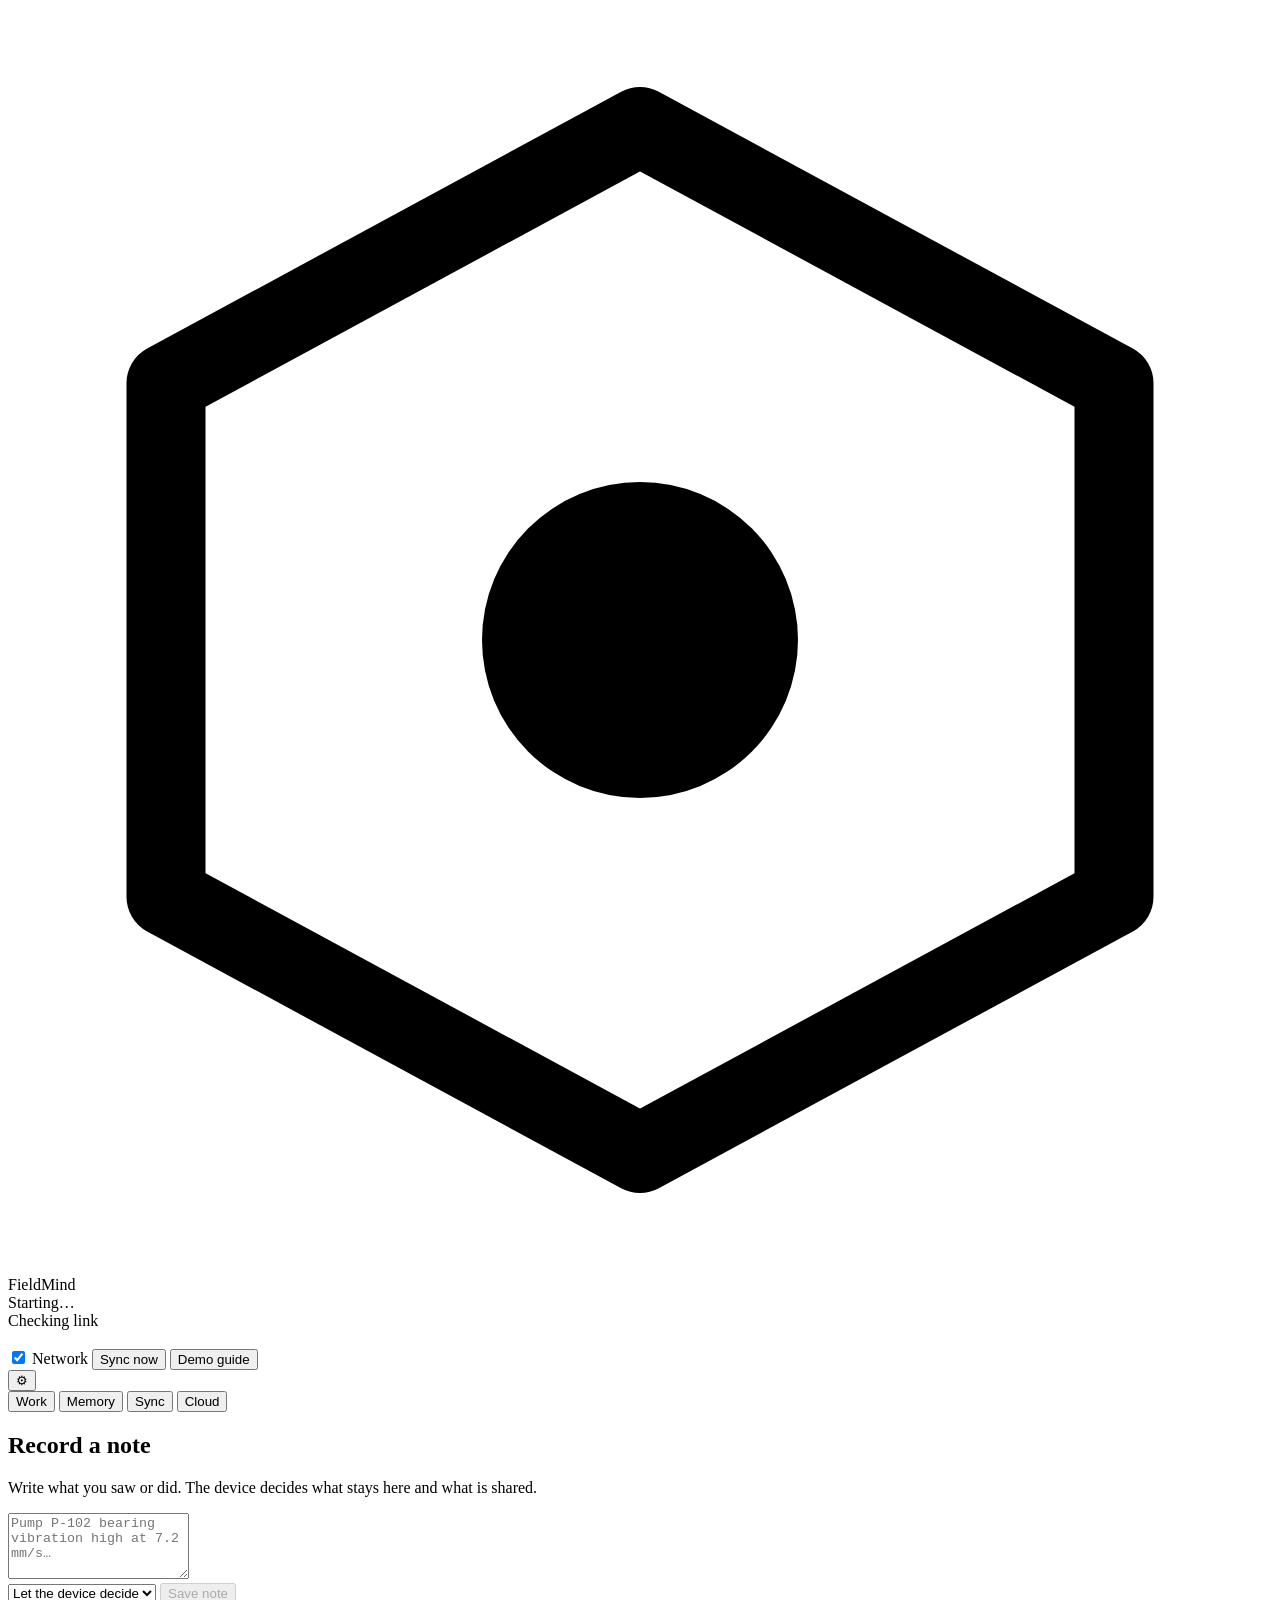
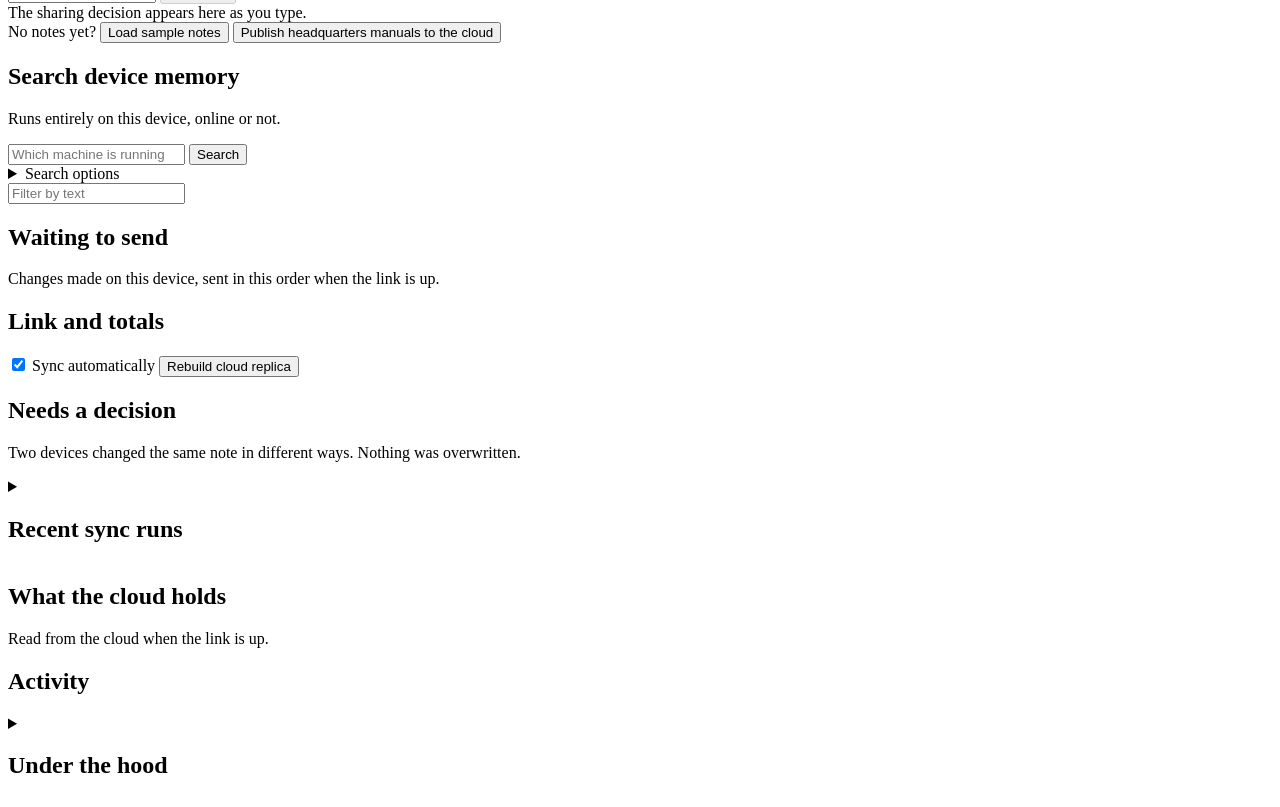
==== fieldmind/web/index.html @ 9155e5f5 "A simpler dashboard; dictation falls back when on-device recognition is unavailable Four stat tiles " ====
<!doctype html>
<html lang="en">
<head>
<meta charset="utf-8">
<meta name="viewport" content="width=device-width, initial-scale=1">
<meta name="theme-color" content="#0f172a">
<meta name="mobile-web-app-capable" content="yes">
<meta name="apple-mobile-web-app-capable" content="yes">
<meta name="apple-mobile-web-app-title" content="FieldMind">
<title>FieldMind</title>
<link rel="manifest" href="/manifest.webmanifest">
<link rel="icon" href="/static/icon.svg" type="image/svg+xml">
<link rel="apple-touch-icon" href="/static/icon.svg">
<link rel="stylesheet" href="/static/styles.css">
</head>
<body>
<header class="top">
  <div class="brand">
    <svg class="mark" viewBox="0 0 32 32" aria-hidden="true"><path d="M16 3 4 9.5v13L16 29l12-6.5v-13z" fill="none" stroke="currentColor" stroke-width="2" stroke-linejoin="round"/><circle cx="16" cy="16" r="4" fill="currentColor"/></svg>
    <div>
      <div class="name">FieldMind</div>
      <div class="device" id="device-line">Starting…</div>
    </div>
  </div>

  <div class="link" id="link">
    <div class="link-state">
      <span class="dot" id="link-dot"></span>
      <div>
        <div class="link-title" id="link-title">Checking link</div>
        <div class="link-sub" id="link-sub">&nbsp;</div>
      </div>
    </div>
    <label class="switch" title="Simulate losing the network on this device">
      <input type="checkbox" id="network-toggle" checked>
      <span class="track"><span class="thumb"></span></span>
      <span class="switch-label">Network</span>
    </label>
    <button class="btn" id="sync-now">Sync now</button>
    <button class="btn primary" id="guide" title="A guided tour of what to try">Demo guide</button>
    <div class="menu-wrap">
      <button class="btn ghost icon" id="settings" title="Device settings" aria-label="Device settings" aria-haspopup="true" aria-expanded="false">⚙</button>
      <div class="menu" id="settings-menu" hidden>
        <button class="menu-item" id="theme">Switch light / dark</button>
        <button class="menu-item" id="change-pin">Change the PIN</button>
        <button class="menu-item" id="lock-now">Lock this device</button>
      </div>
    </div>
  </div>
</header>

<section class="stats" id="stats"></section>

<main class="layout">
  <div class="main">
    <nav class="tabs" id="tabs" role="tablist">
      <button class="tab active" data-tab="work" role="tab">Work</button>
      <button class="tab" data-tab="memory" role="tab">Memory</button>
      <button class="tab" data-tab="sync" role="tab">Sync <span class="count" id="tab-sync-count"></span></button>
      <button class="tab" data-tab="cloud" role="tab">Cloud</button>
    </nav>

    <section class="panel active" id="panel-work">
      <div class="card start" id="start-here" hidden>
        <h2>Start here</h2>
        <p class="hint">This device is empty. Three ways to begin:</p>
        <div class="start-steps">
          <button class="start-step" data-guide="seed-cloud"><b>1</b><span>Publish headquarters manuals to the cloud</span><small>The device pulls them in so it can answer questions offline.</small></button>
          <button class="start-step" data-guide="seed"><b>2</b><span>Load sample field notes</span><small>Watch each one be kept private, shared, or shared with names masked.</small></button>
          <button class="start-step" data-focus="note"><b>3</b><span>Write or dictate your own note</span><small>The sharing decision appears as you type.</small></button>
        </div>
      </div>
      <div class="work">
        <div class="card">
          <h2>Record a note</h2>
          <p class="hint">Write what you saw or did. The device decides what stays here and what is shared.</p>
          <textarea id="note" rows="4" placeholder="Pump P-102 bearing vibration high at 7.2 mm/s…"></textarea>
          <div id="photo-preview" class="photo-preview" hidden></div>
          <div class="row wrap">
            <button class="btn mic" type="button" id="dictate-note" data-dictate="note" hidden
              title="Dictate the note. Uses the browser's speech service." aria-label="Dictate the note">🎙 Dictate</button>
            <button class="btn" type="button" id="add-photo" hidden title="Attach a photo. The note says what it shows.">📷 Photo</button>
            <input type="file" id="photo-file" accept="image/*" capture="environment" hidden>
            <select id="scope-override" aria-label="Sharing">
              <option value="">Let the device decide</option>
              <option value="private">Keep on this device</option>
              <option value="shared">Share with the fleet</option>
            </select>
            <button class="btn primary" id="save-note" disabled>Save note</button>
          </div>
          <div id="preview" class="preview empty">The sharing decision appears here as you type.</div>
          <div id="capture-result"></div>
          <div class="samples">
            <span class="hint">No notes yet?</span>
            <button class="link-btn" id="seed">Load sample notes</button>
            <button class="link-btn" id="seed-cloud">Publish headquarters manuals to the cloud</button>
          </div>
        </div>

        <div class="card">
          <h2>Search device memory</h2>
          <p class="hint">Runs entirely on this device, online or not.</p>
          <form id="search-form" class="row">
            <input id="query" type="search" placeholder="Which machine is running hot?" autocomplete="off">
            <button class="btn mic icon" type="button" id="dictate-query" data-dictate="query" data-submit="search-form" hidden
              title="Ask by voice. Uses the browser's speech service." aria-label="Ask by voice">🎙</button>
            <button class="btn primary" type="submit">Search</button>
          </form>
          <details class="options">
            <summary>Search options</summary>
            <div class="row wrap">
              <div class="segmented" id="mode">
                <button type="button" data-mode="hybrid" class="active">Combined</button>
                <button type="button" data-mode="semantic">Meaning</button>
                <button type="button" data-mode="keyword">Keywords</button>
              </div>
              <label class="check"><input type="checkbox" id="include-old"> Include replaced notes</label>
              <label class="check" id="rerank-label" title="A small cross-encoder reads the question with each candidate"><input type="checkbox" id="rerank"> Read question and notes together (slower, more precise)</label>
            </div>
          </details>
          <div id="search-meta" class="meta-line"></div>
          <div id="answer"></div>
          <div id="results" class="list"></div>
        </div>
      </div>
    </section>

    <section class="panel" id="panel-memory">
      <div class="card">
        <div class="row wrap between">
          <div class="chips" id="memory-filters"></div>
          <input id="memory-text" type="search" placeholder="Filter by text" autocomplete="off">
        </div>
        <div id="memory-list" class="list"></div>
      </div>
    </section>

    <section class="panel" id="panel-sync">
      <div class="grid-2">
        <div class="card">
          <h2>Waiting to send</h2>
          <p class="hint">Changes made on this device, sent in this order when the link is up.</p>
          <div id="outbox" class="list"></div>
        </div>
        <div class="card">
          <h2>Link and totals</h2>
          <div id="sync-summary"></div>
          <div class="row wrap">
            <label class="check"><input type="checkbox" id="auto-sync" checked> Sync automatically</label>
            <button class="btn" id="rebuild">Rebuild cloud replica</button>
          </div>
        </div>
      </div>
      <div class="card">
        <h2>Needs a decision</h2>
        <p class="hint">Two devices changed the same note in different ways. Nothing was overwritten.</p>
        <div id="conflicts" class="list"></div>
      </div>
      <details class="card under">
        <summary><h2>Recent sync runs</h2></summary>
        <div id="runs"></div>
      </details>
    </section>

    <section class="panel" id="panel-cloud">
      <div class="card">
        <div class="row between wrap">
          <div>
            <h2>What the cloud holds</h2>
            <p class="hint" id="cloud-hint">Read from the cloud when the link is up.</p>
          </div>
          <div id="cloud-compare" class="compare"></div>
        </div>
        <div id="cloud-list" class="list"></div>
      </div>
    </section>
  </div>

  <aside class="rail">
    <div class="card activity">
      <h2>Activity</h2>
      <div id="events" class="events"></div>
    </div>
    <details class="card under" id="engine-card">
      <summary><h2>Under the hood</h2></summary>
      <div id="engine"></div>
    </details>
  </aside>
</main>

<div class="drawer" id="drawer" hidden>
  <div class="drawer-body" id="drawer-body"></div>
</div>
<div class="lock" id="lock" hidden>
  <form class="lock-card" id="lock-form" autocomplete="off">
    <svg class="mark" viewBox="0 0 32 32" aria-hidden="true"><path d="M16 3 4 9.5v13L16 29l12-6.5v-13z" fill="none" stroke="currentColor" stroke-width="2" stroke-linejoin="round"/><circle cx="16" cy="16" r="4" fill="currentColor"/></svg>
    <h1 id="lock-title">Device locked</h1>
    <p class="hint" id="lock-hint">Enter the PIN for this device.</p>
    <input id="lock-code" type="text" placeholder="Setup code from the console" aria-label="Setup code" autocomplete="off" autocapitalize="characters" spellcheck="false" hidden>
    <input id="lock-pin" type="password" inputmode="numeric" placeholder="PIN" aria-label="PIN" autocomplete="off">
    <input id="lock-confirm" type="password" inputmode="numeric" placeholder="Repeat PIN" aria-label="Repeat PIN" autocomplete="off" hidden>
    <button class="btn primary" type="submit" id="lock-submit">Unlock</button>
    <p class="lock-error" id="lock-error" role="alert"></p>
  </form>
</div>
<div class="toast" id="toast" hidden></div>

<script src="/static/app.js"></script>
</body>
</html>
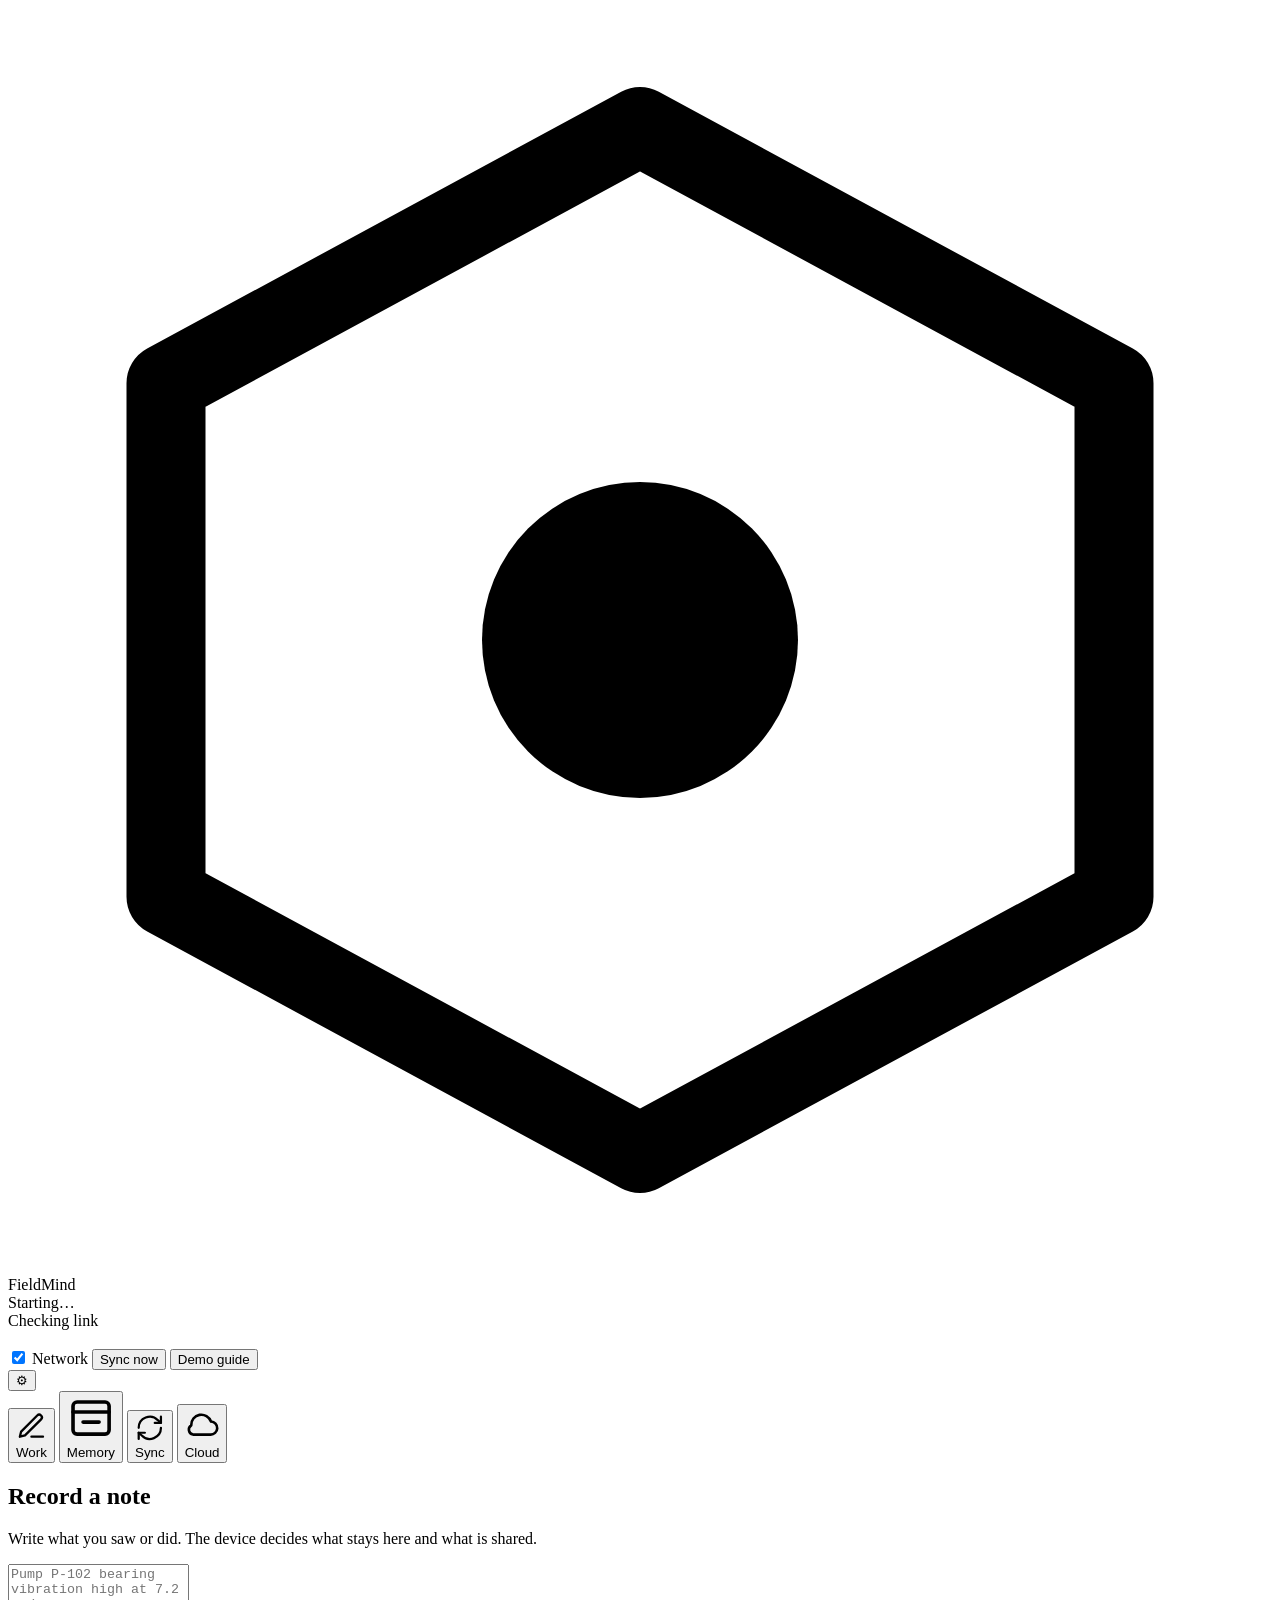
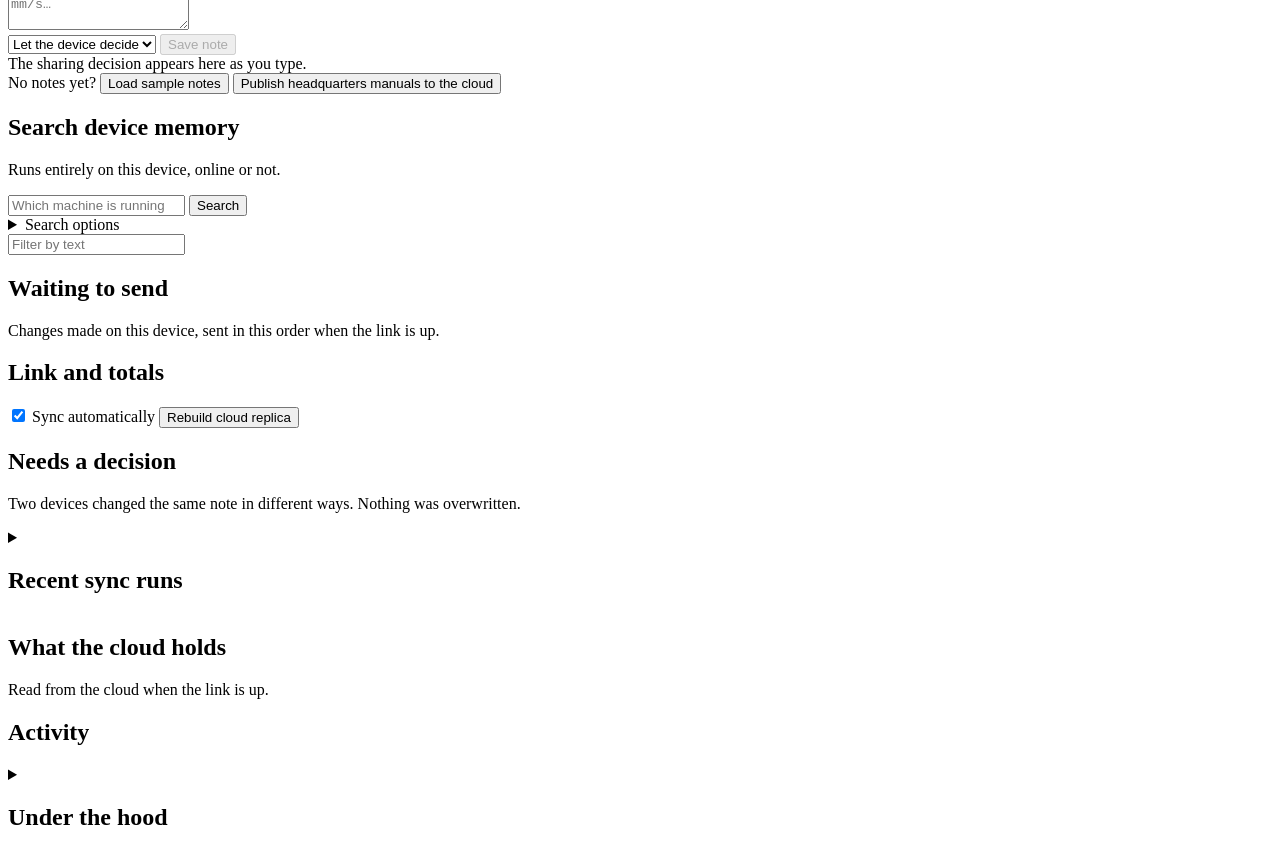
==== commit 9cb31c6d: "Icons on the stat tiles and tabs; the Demo guide reveals its steps and ticks them off with motion In" ====
--- a/fieldmind/web/index.html
+++ b/fieldmind/web/index.html
@@ -54,10 +54,10 @@
 <main class="layout">
   <div class="main">
     <nav class="tabs" id="tabs" role="tablist">
-      <button class="tab active" data-tab="work" role="tab">Work</button>
-      <button class="tab" data-tab="memory" role="tab">Memory</button>
-      <button class="tab" data-tab="sync" role="tab">Sync <span class="count" id="tab-sync-count"></span></button>
-      <button class="tab" data-tab="cloud" role="tab">Cloud</button>
+      <button class="tab active" data-tab="work" role="tab"><svg class="icon" viewBox="0 0 24 24" fill="none" stroke="currentColor" stroke-width="1.8" stroke-linecap="round" stroke-linejoin="round" aria-hidden="true"><path d="M12 20h9"/><path d="M16.5 3.5a2.1 2.1 0 0 1 3 3L7 19l-4 1 1-4Z"/></svg>Work</button>
+      <button class="tab" data-tab="memory" role="tab"><svg class="icon" viewBox="0 0 24 24" fill="none" stroke="currentColor" stroke-width="1.8" stroke-linecap="round" stroke-linejoin="round" aria-hidden="true"><rect x="3" y="4" width="18" height="16" rx="2"/><path d="M3 9h18"/><path d="M8 14h8"/></svg>Memory</button>
+      <button class="tab" data-tab="sync" role="tab"><svg class="icon" viewBox="0 0 24 24" fill="none" stroke="currentColor" stroke-width="1.8" stroke-linecap="round" stroke-linejoin="round" aria-hidden="true"><path d="M21 12a9 9 0 0 1-15.5 6.2L3 16"/><path d="M3 12a9 9 0 0 1 15.5-6.2L21 8"/><path d="M3 21v-5h5"/><path d="M21 3v5h-5"/></svg>Sync <span class="count" id="tab-sync-count"></span></button>
+      <button class="tab" data-tab="cloud" role="tab"><svg class="icon" viewBox="0 0 24 24" fill="none" stroke="currentColor" stroke-width="1.8" stroke-linecap="round" stroke-linejoin="round" aria-hidden="true"><path d="M17.5 19a4.5 4.5 0 0 0 .4-9A7 7 0 0 0 4.3 12.6 3.5 3.5 0 0 0 5.5 19Z"/></svg>Cloud</button>
     </nav>
 
     <section class="panel active" id="panel-work">
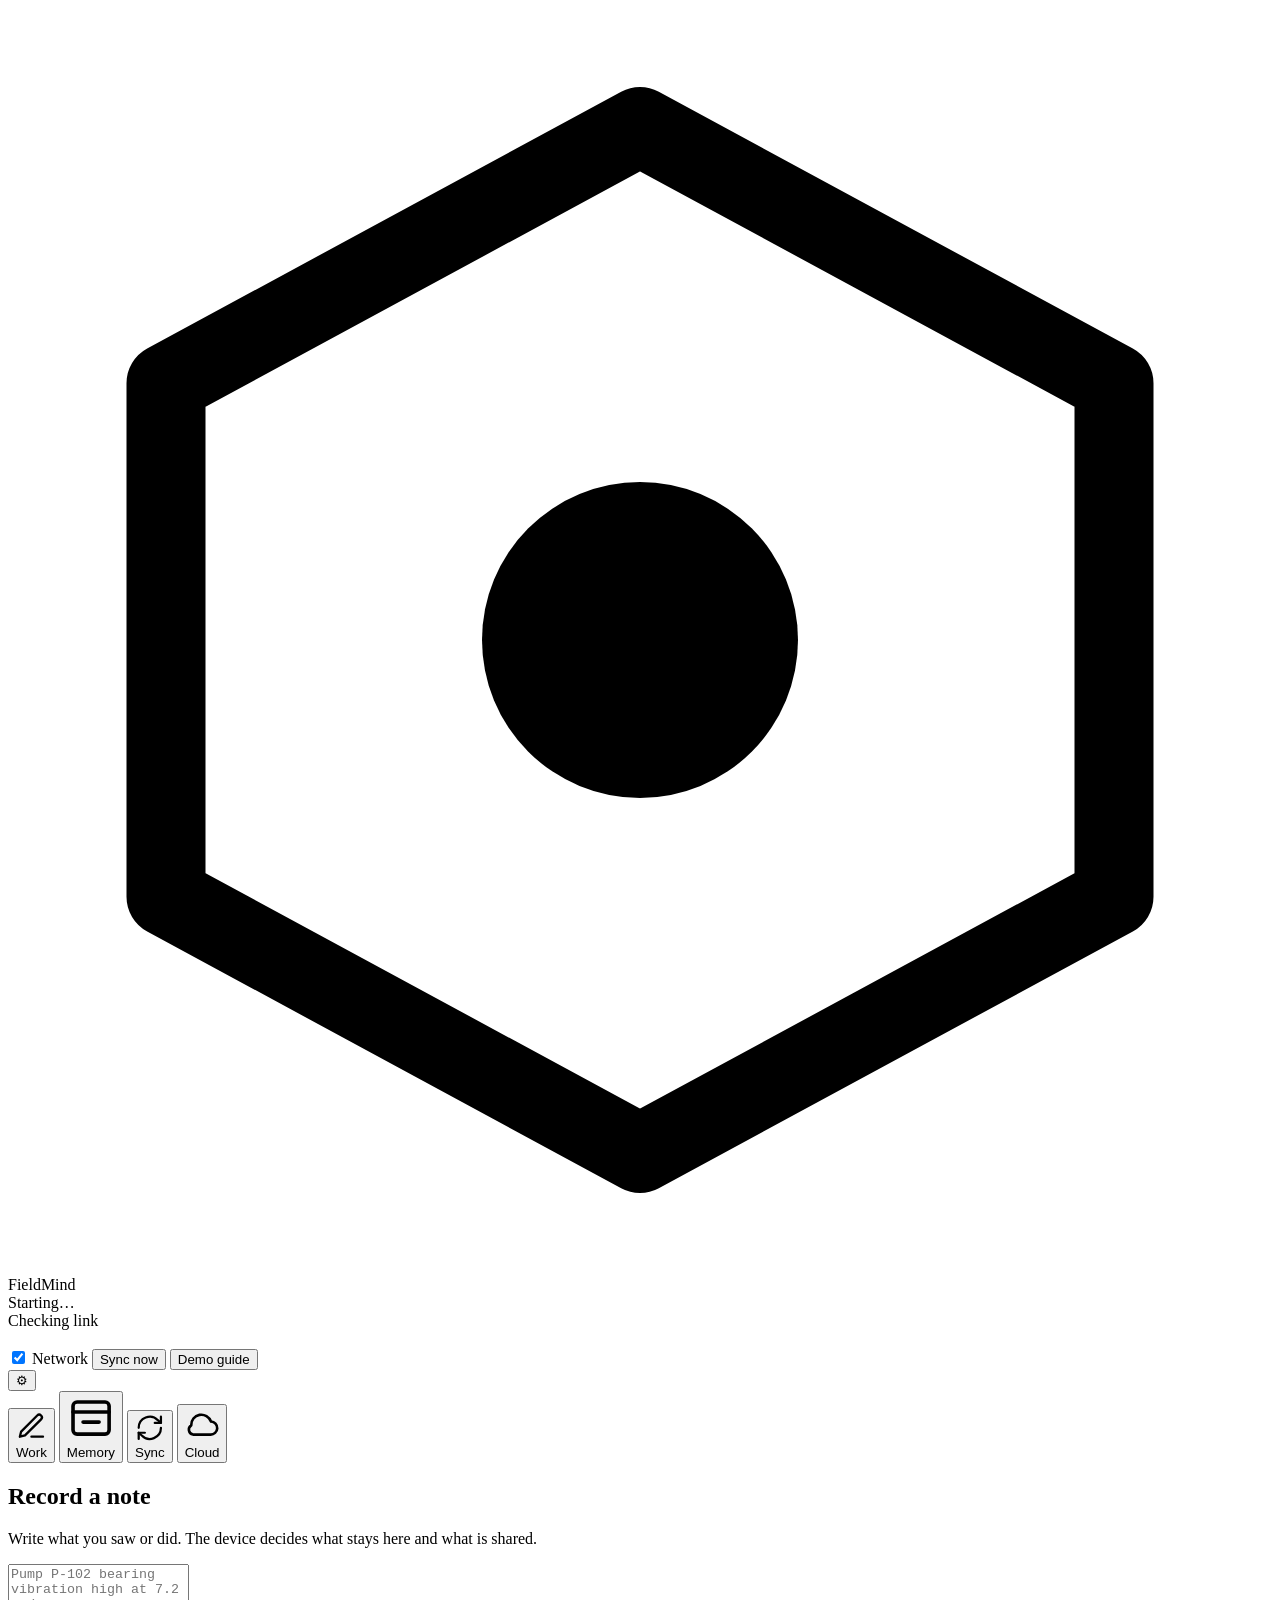
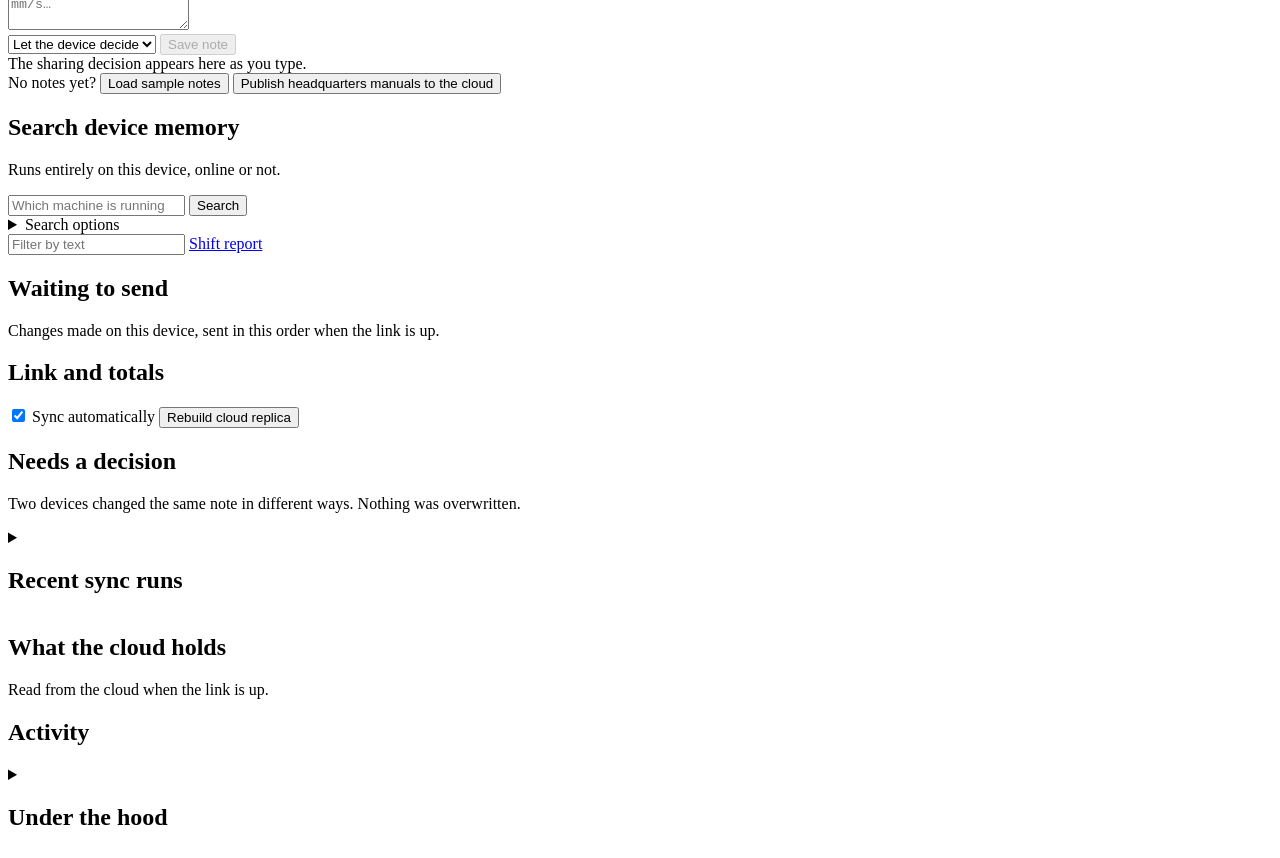
==== commit 3a635270: "Prefer newer notes when matches are equal; download a shift report Scores get a small boost that fad" ====
--- a/fieldmind/web/index.html
+++ b/fieldmind/web/index.html
@@ -129,7 +129,10 @@
       <div class="card">
         <div class="row wrap between">
           <div class="chips" id="memory-filters"></div>
-          <input id="memory-text" type="search" placeholder="Filter by text" autocomplete="off">
+          <div class="row" style="margin:0">
+            <input id="memory-text" type="search" placeholder="Filter by text" autocomplete="off">
+            <a class="btn" id="report" href="/api/report?hours=24" title="Download the last 24 hours as a Markdown shift report. Private notes are left out.">Shift report</a>
+          </div>
         </div>
         <div id="memory-list" class="list"></div>
       </div>
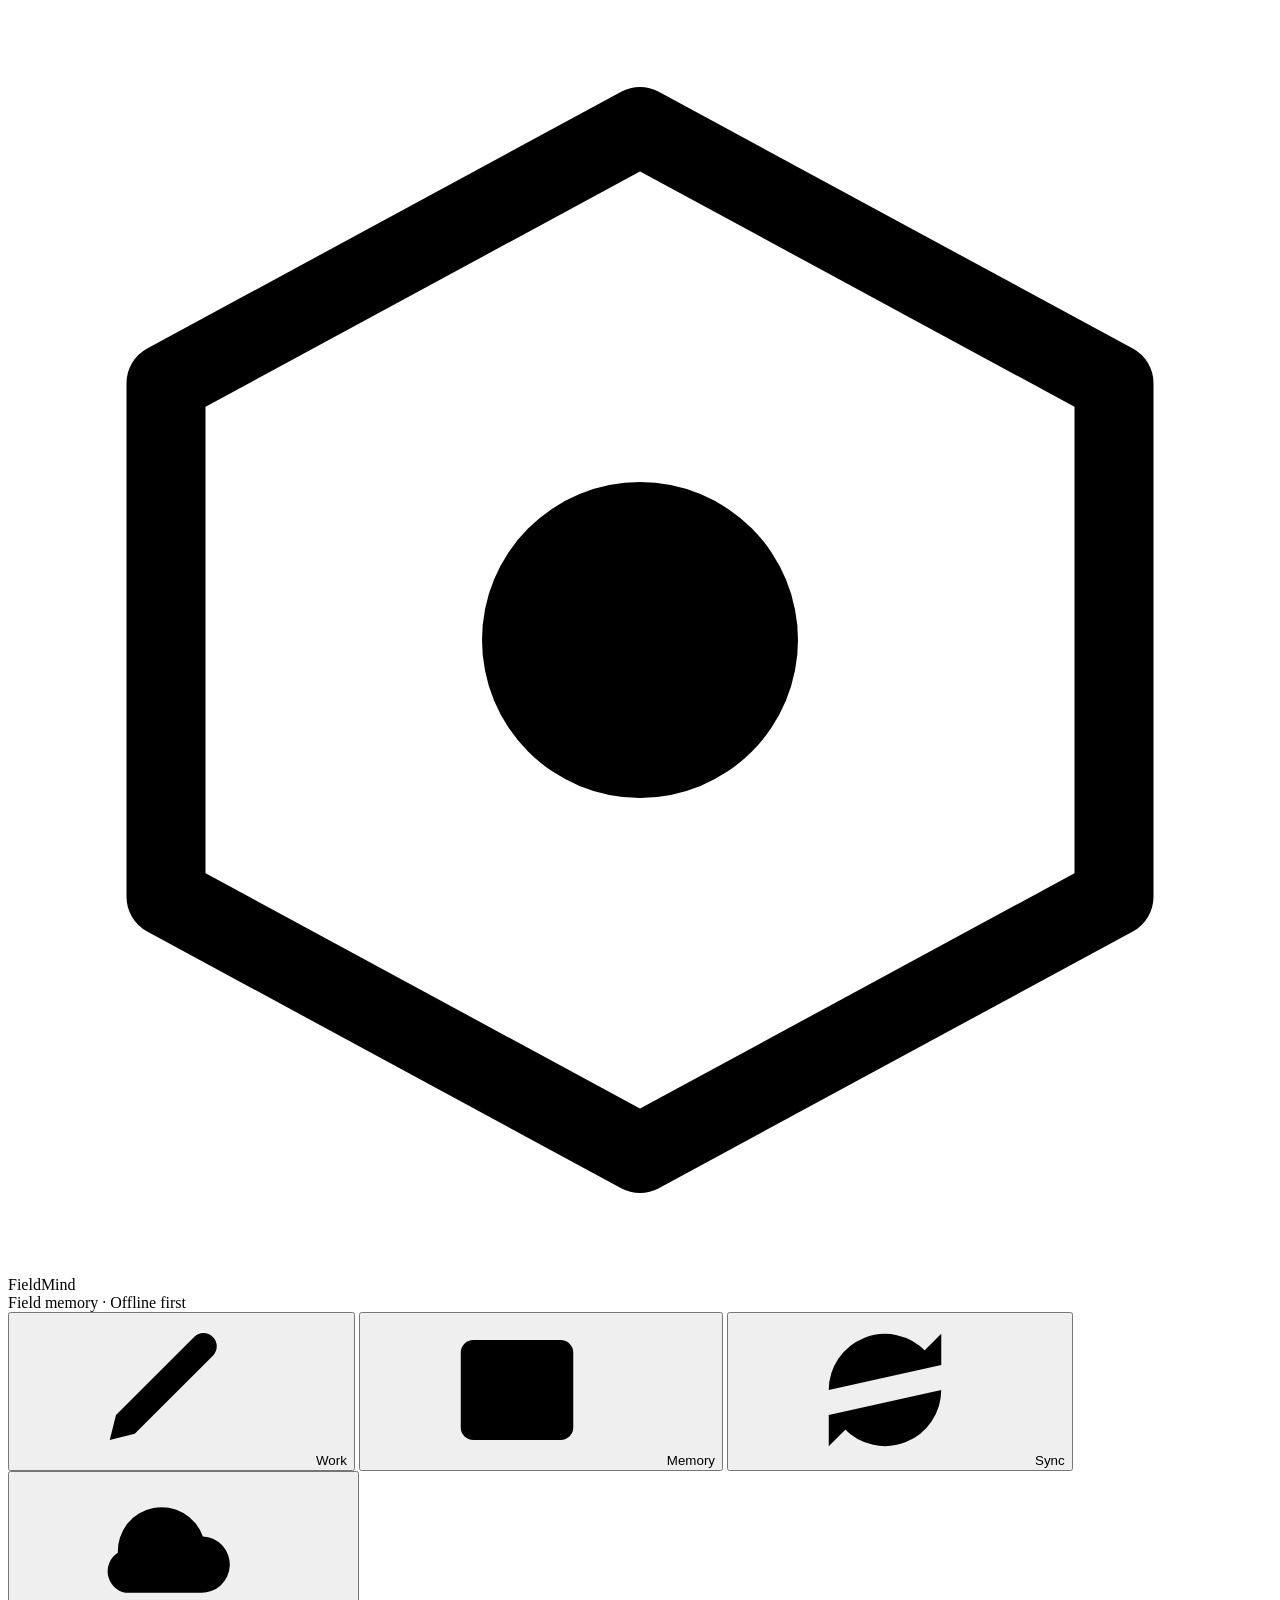
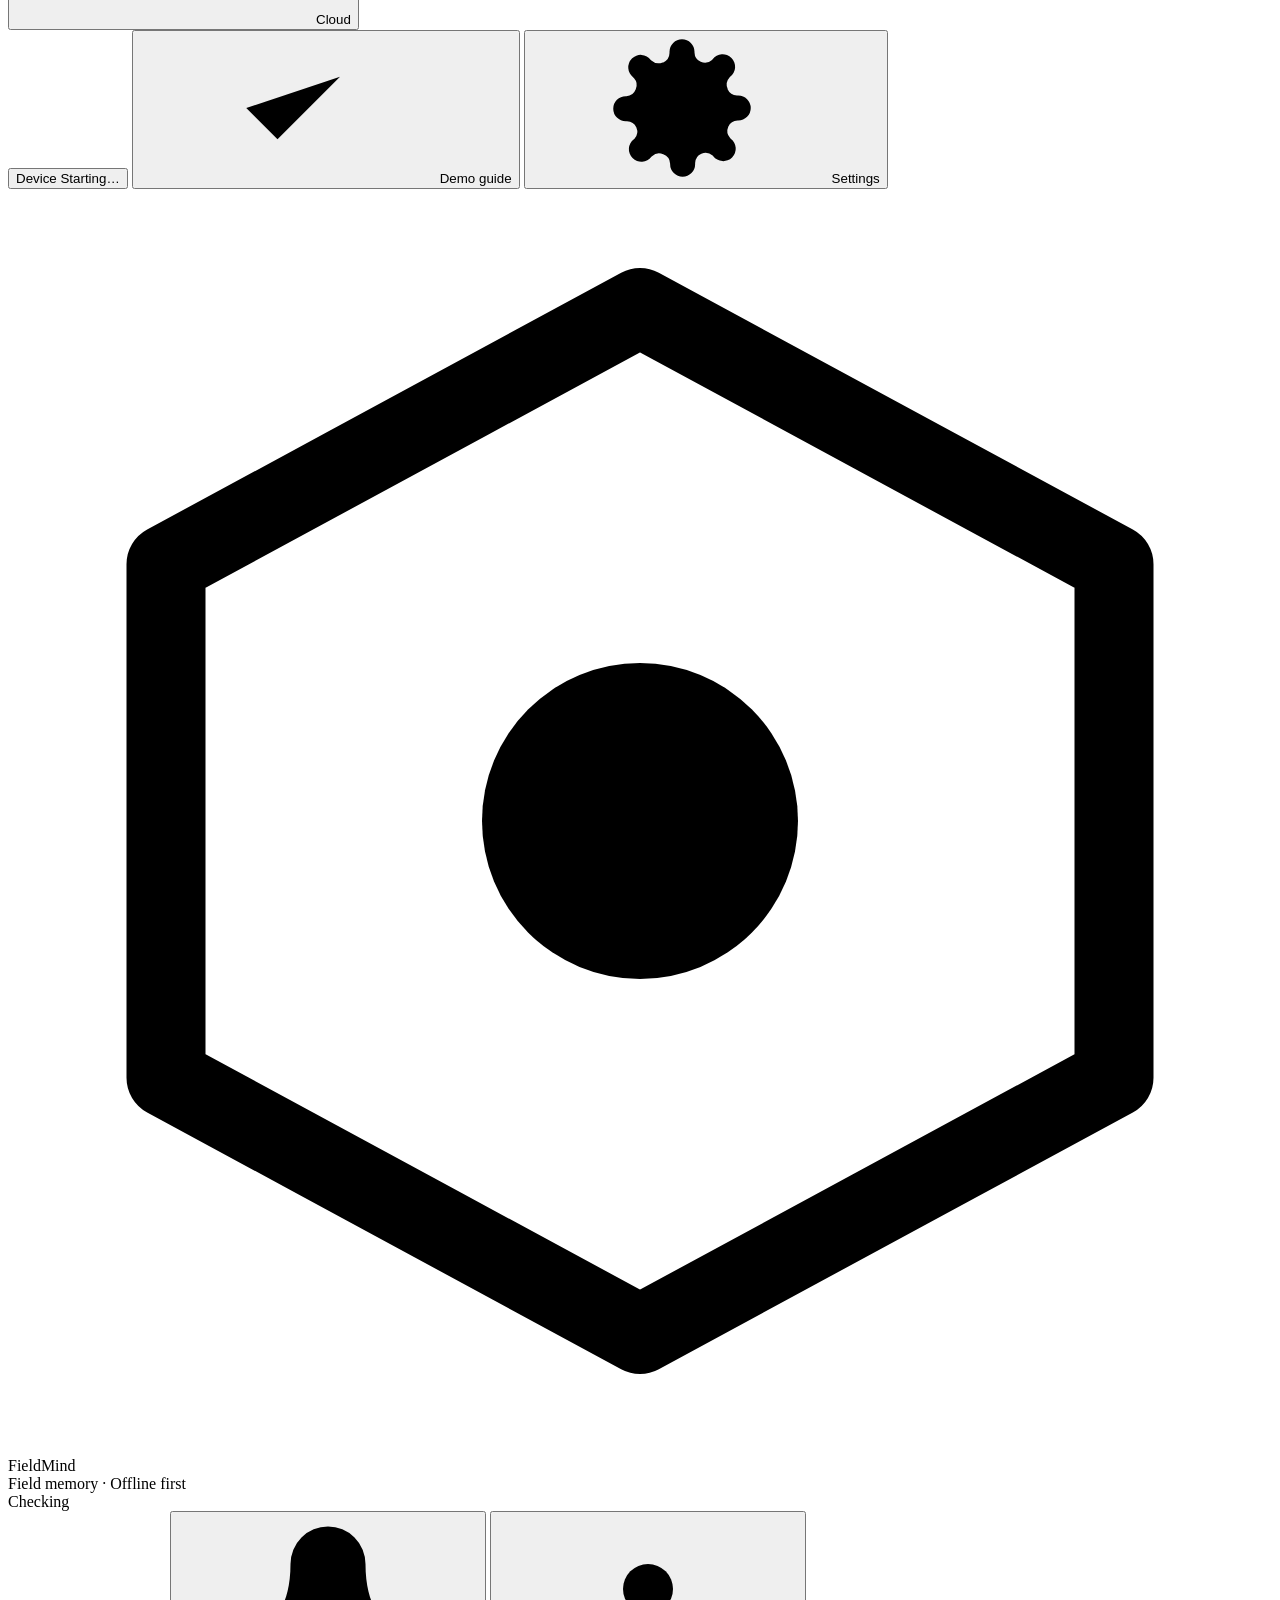
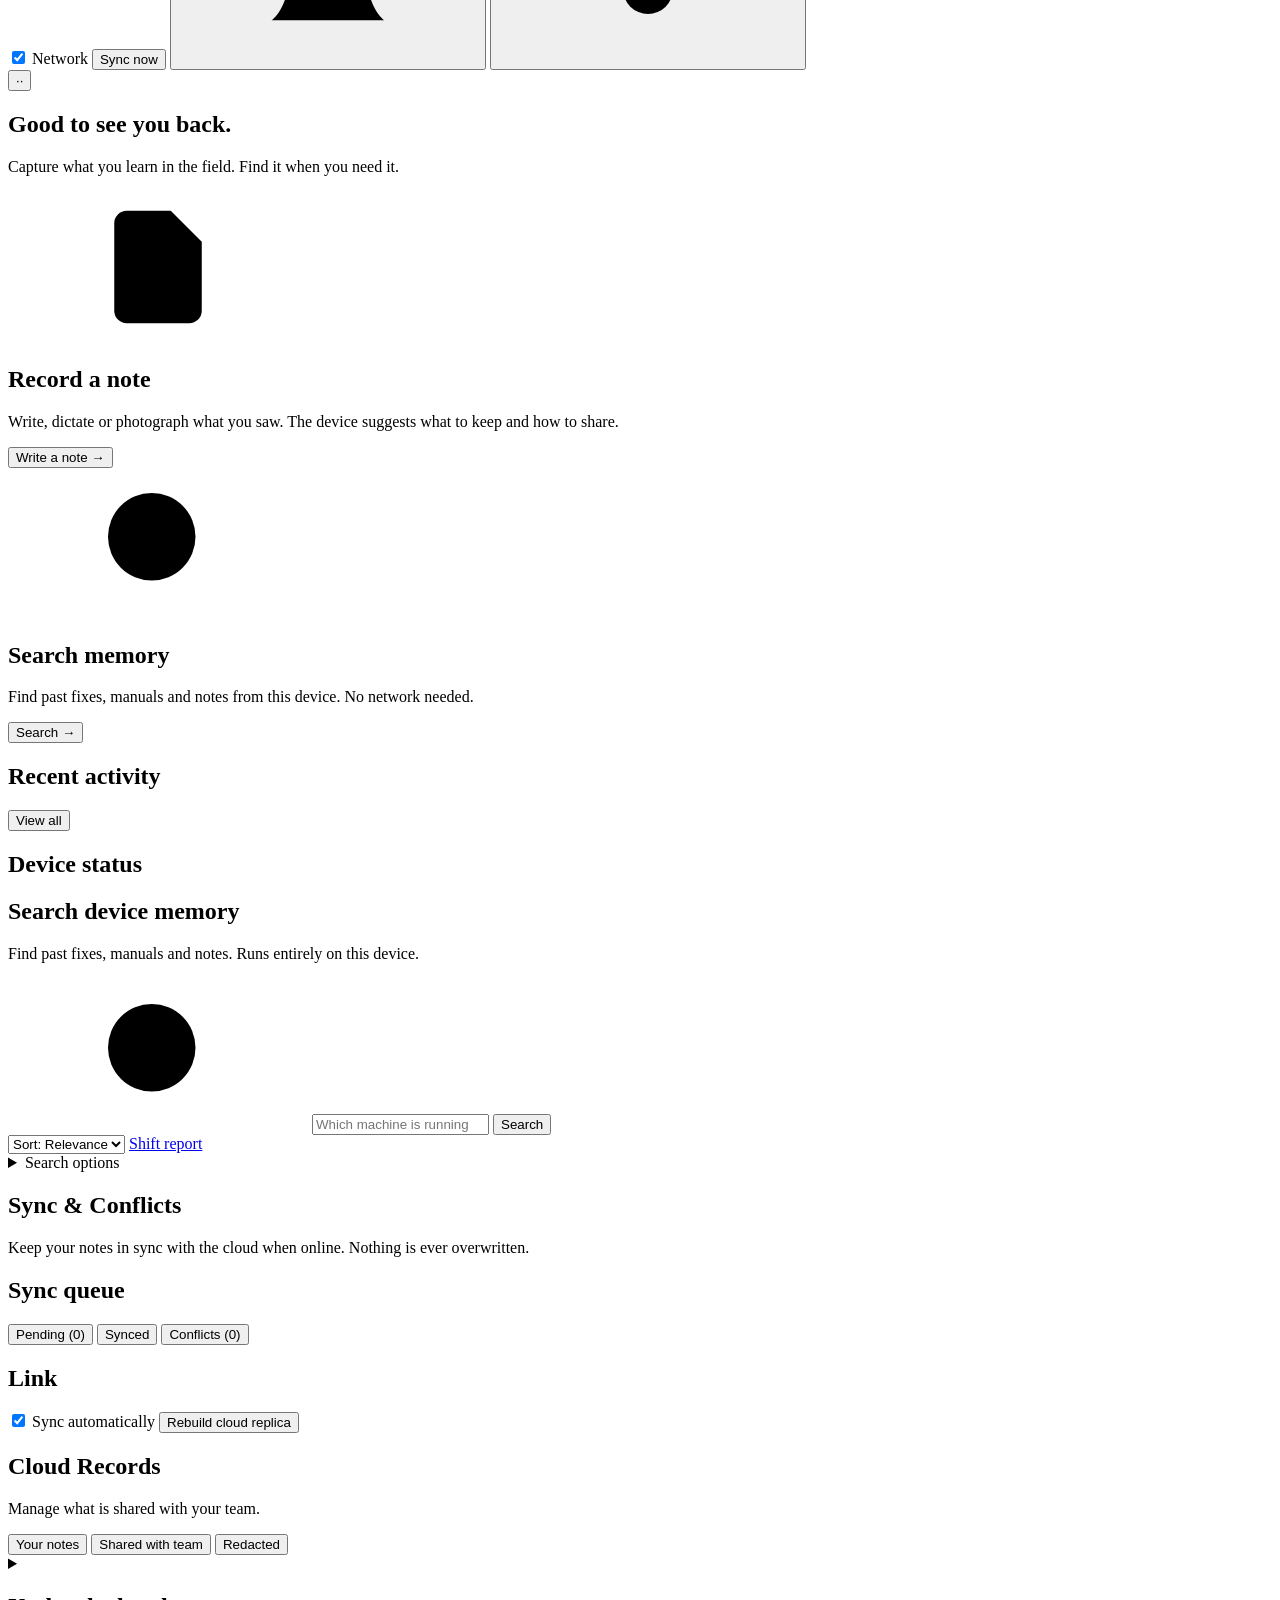
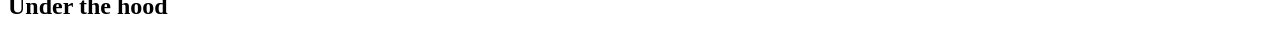
==== commit 24fca3ff: "Dashboard rebuilt as an app shell: sidebar, overview, Memory, Sync and Cloud pages Work is an overvi" ====
--- a/fieldmind/web/index.html
+++ b/fieldmind/web/index.html
@@ -3,7 +3,7 @@
 <head>
 <meta charset="utf-8">
 <meta name="viewport" content="width=device-width, initial-scale=1">
-<meta name="theme-color" content="#0f172a">
+<meta name="theme-color" content="#0f1412">
 <meta name="mobile-web-app-capable" content="yes">
 <meta name="apple-mobile-web-app-capable" content="yes">
 <meta name="apple-mobile-web-app-title" content="FieldMind">
@@ -14,72 +14,123 @@
 <link rel="stylesheet" href="/static/styles.css">
 </head>
 <body>
-<header class="top">
-  <div class="brand">
-    <svg class="mark" viewBox="0 0 32 32" aria-hidden="true"><path d="M16 3 4 9.5v13L16 29l12-6.5v-13z" fill="none" stroke="currentColor" stroke-width="2" stroke-linejoin="round"/><circle cx="16" cy="16" r="4" fill="currentColor"/></svg>
-    <div>
-      <div class="name">FieldMind</div>
-      <div class="device" id="device-line">Starting…</div>
+<svg width="0" height="0" style="position:absolute" aria-hidden="true">
+  <symbol id="i-work" viewBox="0 0 24 24"><path d="M12 20h9"/><path d="M16.5 3.5a2.1 2.1 0 0 1 3 3L7 19l-4 1 1-4Z"/></symbol>
+  <symbol id="i-memory" viewBox="0 0 24 24"><rect x="3" y="4" width="18" height="16" rx="2"/><path d="M3 9h18"/><path d="M8 14h8"/></symbol>
+  <symbol id="i-sync" viewBox="0 0 24 24"><path d="M21 12a9 9 0 0 1-15.5 6.2L3 16"/><path d="M3 12a9 9 0 0 1 15.5-6.2L21 8"/><path d="M3 21v-5h5"/><path d="M21 3v5h-5"/></symbol>
+  <symbol id="i-cloud" viewBox="0 0 24 24"><path d="M17.5 19a4.5 4.5 0 0 0 .4-9A7 7 0 0 0 4.3 12.6 3.5 3.5 0 0 0 5.5 19Z"/></symbol>
+  <symbol id="i-bell" viewBox="0 0 24 24"><path d="M6 8a6 6 0 0 1 12 0c0 7 3 9 3 9H3s3-2 3-9"/><path d="M10 21h4"/></symbol>
+  <symbol id="i-cog" viewBox="0 0 24 24"><circle cx="12" cy="12" r="3"/><path d="M19.4 15a1.7 1.7 0 0 0 .3 1.8l.1.1a2 2 0 1 1-2.8 2.8l-.1-.1a1.7 1.7 0 0 0-1.8-.3 1.7 1.7 0 0 0-1 1.5V21a2 2 0 1 1-4 0v-.1a1.7 1.7 0 0 0-1.1-1.5 1.7 1.7 0 0 0-1.8.3l-.1.1a2 2 0 1 1-2.8-2.8l.1-.1a1.7 1.7 0 0 0 .3-1.8 1.7 1.7 0 0 0-1.5-1H3a2 2 0 1 1 0-4h.1a1.7 1.7 0 0 0 1.5-1.1 1.7 1.7 0 0 0-.3-1.8l-.1-.1a2 2 0 1 1 2.8-2.8l.1.1a1.7 1.7 0 0 0 1.8.3H9a1.7 1.7 0 0 0 1-1.5V3a2 2 0 1 1 4 0v.1a1.7 1.7 0 0 0 1 1.5 1.7 1.7 0 0 0 1.8-.3l.1-.1a2 2 0 1 1 2.8 2.8l-.1.1a1.7 1.7 0 0 0-.3 1.8V9a1.7 1.7 0 0 0 1.5 1H21a2 2 0 1 1 0 4h-.1a1.7 1.7 0 0 0-1.5 1Z"/></symbol>
+  <symbol id="i-note" viewBox="0 0 24 24"><path d="M14 3H7a2 2 0 0 0-2 2v14a2 2 0 0 0 2 2h10a2 2 0 0 0 2-2V8Z"/><path d="M14 3v5h5"/><path d="M9 13h6"/><path d="M9 17h6"/></symbol>
+  <symbol id="i-search" viewBox="0 0 24 24"><circle cx="11" cy="11" r="7"/><path d="m20 20-3.5-3.5"/></symbol>
+  <symbol id="i-cloud-check" viewBox="0 0 24 24"><path d="M17.5 19a4.5 4.5 0 0 0 .4-9A7 7 0 0 0 4.3 12.6 3.5 3.5 0 0 0 5.5 19Z"/><path d="m9 15 2 2 4-4"/></symbol>
+  <symbol id="i-cloud-off" viewBox="0 0 24 24"><path d="M17.5 19a4.5 4.5 0 0 0 .4-9A7 7 0 0 0 4.3 12.6 3.5 3.5 0 0 0 5.5 19Z"/><path d="m4 4 16 16"/></symbol>
+  <symbol id="i-lock" viewBox="0 0 24 24"><rect x="4" y="11" width="16" height="10" rx="2"/><path d="M8 11V7a4 4 0 0 1 8 0v4"/></symbol>
+  <symbol id="i-users" viewBox="0 0 24 24"><circle cx="9" cy="8" r="3.5"/><path d="M2.5 20a6.5 6.5 0 0 1 13 0"/><circle cx="17" cy="9" r="2.5"/><path d="M16 15.5a5 5 0 0 1 5.5 4.5"/></symbol>
+  <symbol id="i-layers" viewBox="0 0 24 24"><path d="M12 3 3 8l9 5 9-5-9-5Z"/><path d="m3 13 9 5 9-5"/><path d="m3 18 9 5 9-5"/></symbol>
+  <symbol id="i-wifi" viewBox="0 0 24 24"><path d="M5 12.5a10 10 0 0 1 14 0"/><path d="M8.5 16a5 5 0 0 1 7 0"/><path d="M2 9a14 14 0 0 1 20 0"/><circle cx="12" cy="19.5" r="1"/></symbol>
+  <symbol id="i-clock" viewBox="0 0 24 24"><circle cx="12" cy="12" r="9"/><path d="M12 7v5l3 2"/></symbol>
+  <symbol id="i-list" viewBox="0 0 24 24"><path d="M8 6h13"/><path d="M8 12h13"/><path d="M8 18h13"/><path d="M3 6h.01"/><path d="M3 12h.01"/><path d="M3 18h.01"/></symbol>
+  <symbol id="i-disk" viewBox="0 0 24 24"><ellipse cx="12" cy="6" rx="8" ry="3"/><path d="M4 6v12c0 1.7 3.6 3 8 3s8-1.3 8-3V6"/><path d="M4 12c0 1.7 3.6 3 8 3s8-1.3 8-3"/></symbol>
+  <symbol id="i-image" viewBox="0 0 24 24"><rect x="3" y="4" width="18" height="16" rx="2"/><circle cx="9" cy="10" r="1.5"/><path d="m21 16-5-5-8 8"/></symbol>
+  <symbol id="i-book" viewBox="0 0 24 24"><path d="M4 4h6a3 3 0 0 1 3 3v13a2 2 0 0 0-2-2H4Z"/><path d="M20 4h-6a3 3 0 0 0-3 3v13a2 2 0 0 1 2-2h7Z"/></symbol>
+  <symbol id="i-mic" viewBox="0 0 24 24"><rect x="9" y="3" width="6" height="11" rx="3"/><path d="M5 11a7 7 0 0 0 14 0"/><path d="M12 18v3"/></symbol>
+  <symbol id="i-camera" viewBox="0 0 24 24"><path d="M4 8h3l2-3h6l2 3h3v11H4Z"/><circle cx="12" cy="13" r="3.5"/></symbol>
+  <symbol id="i-merge" viewBox="0 0 24 24"><circle cx="6" cy="5" r="2.5"/><circle cx="6" cy="19" r="2.5"/><circle cx="18" cy="12" r="2.5"/><path d="M6 7.5v9"/><path d="M6 7.5c0 4.5 9.5 2 9.5 4.5"/></symbol>
+  <symbol id="i-check" viewBox="0 0 24 24"><path d="m5 12 5 5L20 7"/></symbol>
+  <symbol id="i-sun" viewBox="0 0 24 24"><circle cx="12" cy="12" r="4"/><path d="M12 2v2M12 20v2M2 12h2M20 12h2M4.9 4.9l1.4 1.4M17.7 17.7l1.4 1.4M4.9 19.1l1.4-1.4M17.7 6.3l1.4-1.4"/></symbol>
+  <symbol id="i-inbox" viewBox="0 0 24 24"><path d="M4 4h16v16H4Z"/><path d="M4 14h5l1.5 2h3L15 14h5"/></symbol>
+</svg>
+
+<div class="app">
+  <aside class="side">
+    <div class="side-brand">
+      <svg class="mark" viewBox="0 0 32 32" aria-hidden="true"><path d="M16 3 4 9.5v13L16 29l12-6.5v-13z" fill="none" stroke="currentColor" stroke-width="2" stroke-linejoin="round"/><circle cx="16" cy="16" r="4" fill="currentColor"/></svg>
+      <div><div class="name">FieldMind</div><div class="tagline">Field memory · Offline first</div></div>
     </div>
-  </div>
-
-  <div class="link" id="link">
-    <div class="link-state">
-      <span class="dot" id="link-dot"></span>
-      <div>
-        <div class="link-title" id="link-title">Checking link</div>
-        <div class="link-sub" id="link-sub">&nbsp;</div>
+    <nav class="nav" id="tabs" role="tablist">
+      <button class="tab active" data-tab="work" role="tab"><svg class="icon"><use href="#i-work"/></svg><span>Work</span></button>
+      <button class="tab" data-tab="memory" role="tab"><svg class="icon"><use href="#i-memory"/></svg><span>Memory</span></button>
+      <button class="tab" data-tab="sync" role="tab"><svg class="icon"><use href="#i-sync"/></svg><span>Sync</span><span class="count" id="tab-sync-count"></span></button>
+      <button class="tab" data-tab="cloud" role="tab"><svg class="icon"><use href="#i-cloud"/></svg><span>Cloud</span></button>
+    </nav>
+    <div class="side-foot">
+      <button class="side-device" id="device-menu-btn" title="This device">
+        <span class="side-label">Device</span>
+        <span class="side-value" id="device-line">Starting…</span>
+      </button>
+      <button class="side-link" id="guide"><svg class="icon"><use href="#i-check"/></svg>Demo guide</button>
+      <button class="side-link" id="settings-link"><svg class="icon"><use href="#i-cog"/></svg>Settings</button>
+    </div>
+  </aside>
+
+  <div class="main-col">
+    <header class="top">
+      <div class="top-brand">
+        <svg class="mark" viewBox="0 0 32 32" aria-hidden="true"><path d="M16 3 4 9.5v13L16 29l12-6.5v-13z" fill="none" stroke="currentColor" stroke-width="2" stroke-linejoin="round"/><circle cx="16" cy="16" r="4" fill="currentColor"/></svg>
+        <div><div class="name">FieldMind</div><div class="tagline" id="top-device">Field memory · Offline first</div></div>
       </div>
-    </div>
-    <label class="switch" title="Simulate losing the network on this device">
-      <input type="checkbox" id="network-toggle" checked>
-      <span class="track"><span class="thumb"></span></span>
-      <span class="switch-label">Network</span>
-    </label>
-    <button class="btn" id="sync-now">Sync now</button>
-    <button class="btn primary" id="guide" title="A guided tour of what to try">Demo guide</button>
-    <div class="menu-wrap">
-      <button class="btn ghost icon" id="settings" title="Device settings" aria-label="Device settings" aria-haspopup="true" aria-expanded="false">⚙</button>
-      <div class="menu" id="settings-menu" hidden>
-        <button class="menu-item" id="theme">Switch light / dark</button>
-        <button class="menu-item" id="change-pin">Change the PIN</button>
-        <button class="menu-item" id="lock-now">Lock this device</button>
+      <div class="top-right">
+        <div class="link-state" id="link" title="">
+          <span class="dot" id="link-dot"></span>
+          <span class="link-title" id="link-title">Checking</span>
+          <span class="link-sub" id="link-sub"></span>
+        </div>
+        <label class="switch" title="Simulate losing the network on this device">
+          <input type="checkbox" id="network-toggle" checked>
+          <span class="track"><span class="thumb"></span></span>
+          <span class="switch-label">Network</span>
+        </label>
+        <button class="btn primary" id="sync-now">Sync now</button>
+        <button class="btn icon ghost" id="activity-btn" title="Activity" aria-label="Activity"><svg class="icon"><use href="#i-bell"/></svg><span class="pip" id="activity-pip" hidden></span></button>
+        <button class="btn icon ghost" id="theme" title="Switch light and dark" aria-label="Switch light and dark"><svg class="icon"><use href="#i-sun"/></svg></button>
+        <div class="menu-wrap">
+          <button class="avatar" id="settings" title="Device settings" aria-label="Device settings" aria-haspopup="true" aria-expanded="false">··</button>
+          <div class="menu" id="settings-menu" hidden>
+            <div class="menu-head" id="menu-head">Device</div>
+            <button class="menu-item" id="guide-menu">Demo guide</button>
+            <button class="menu-item" id="change-pin">Change the PIN</button>
+            <button class="menu-item" id="backup">Back up this device…</button>
+            <button class="menu-item" id="restore">Restore from a backup…</button>
+            <button class="menu-item" id="lock-now">Lock this device</button>
+          </div>
+        </div>
       </div>
-    </div>
-  </div>
-</header>
-
-<section class="stats" id="stats"></section>
-
-<main class="layout">
-  <div class="main">
-    <nav class="tabs" id="tabs" role="tablist">
-      <button class="tab active" data-tab="work" role="tab"><svg class="icon" viewBox="0 0 24 24" fill="none" stroke="currentColor" stroke-width="1.8" stroke-linecap="round" stroke-linejoin="round" aria-hidden="true"><path d="M12 20h9"/><path d="M16.5 3.5a2.1 2.1 0 0 1 3 3L7 19l-4 1 1-4Z"/></svg>Work</button>
-      <button class="tab" data-tab="memory" role="tab"><svg class="icon" viewBox="0 0 24 24" fill="none" stroke="currentColor" stroke-width="1.8" stroke-linecap="round" stroke-linejoin="round" aria-hidden="true"><rect x="3" y="4" width="18" height="16" rx="2"/><path d="M3 9h18"/><path d="M8 14h8"/></svg>Memory</button>
-      <button class="tab" data-tab="sync" role="tab"><svg class="icon" viewBox="0 0 24 24" fill="none" stroke="currentColor" stroke-width="1.8" stroke-linecap="round" stroke-linejoin="round" aria-hidden="true"><path d="M21 12a9 9 0 0 1-15.5 6.2L3 16"/><path d="M3 12a9 9 0 0 1 15.5-6.2L21 8"/><path d="M3 21v-5h5"/><path d="M21 3v5h-5"/></svg>Sync <span class="count" id="tab-sync-count"></span></button>
-      <button class="tab" data-tab="cloud" role="tab"><svg class="icon" viewBox="0 0 24 24" fill="none" stroke="currentColor" stroke-width="1.8" stroke-linecap="round" stroke-linejoin="round" aria-hidden="true"><path d="M17.5 19a4.5 4.5 0 0 0 .4-9A7 7 0 0 0 4.3 12.6 3.5 3.5 0 0 0 5.5 19Z"/></svg>Cloud</button>
-    </nav>
-
-    <section class="panel active" id="panel-work">
-      <div class="card start" id="start-here" hidden>
-        <h2>Start here</h2>
-        <p class="hint">This device is empty. Three ways to begin:</p>
-        <div class="start-steps">
-          <button class="start-step" data-guide="seed-cloud"><b>1</b><span>Publish headquarters manuals to the cloud</span><small>The device pulls them in so it can answer questions offline.</small></button>
-          <button class="start-step" data-guide="seed"><b>2</b><span>Load sample field notes</span><small>Watch each one be kept private, shared, or shared with names masked.</small></button>
-          <button class="start-step" data-focus="note"><b>3</b><span>Write or dictate your own note</span><small>The sharing decision appears as you type.</small></button>
-        </div>
-      </div>
-      <div class="work">
-        <div class="card">
-          <h2>Record a note</h2>
-          <p class="hint">Write what you saw or did. The device decides what stays here and what is shared.</p>
+    </header>
+
+    <main class="content">
+
+      <section class="panel active" id="panel-work">
+        <div class="page-head">
+          <h1 id="greeting">Good to see you back.</h1>
+          <p class="sub">Capture what you learn in the field. Find it when you need it.</p>
+        </div>
+
+        <div class="hero" id="start-here">
+          <div class="hero-card">
+            <span class="hero-icon"><svg class="icon"><use href="#i-note"/></svg></span>
+            <h2>Record a note</h2>
+            <p>Write, dictate or photograph what you saw. The device suggests what to keep and how to share.</p>
+            <button class="btn primary" id="open-composer">Write a note <span class="arrow">→</span></button>
+          </div>
+          <div class="hero-card">
+            <span class="hero-icon"><svg class="icon"><use href="#i-search"/></svg></span>
+            <h2>Search memory</h2>
+            <p>Find past fixes, manuals and notes from this device. No network needed.</p>
+            <button class="btn" id="open-search">Search <span class="arrow">→</span></button>
+          </div>
+        </div>
+
+        <div class="card composer" id="composer" hidden>
+          <div class="row between" style="margin:0 0 6px">
+            <div><h2>Record a note</h2><p class="hint">The device decides what stays here and what is shared, before you save.</p></div>
+            <button class="btn ghost small" id="close-composer">Close</button>
+          </div>
           <textarea id="note" rows="4" placeholder="Pump P-102 bearing vibration high at 7.2 mm/s…"></textarea>
           <div id="photo-preview" class="photo-preview" hidden></div>
           <div class="row wrap">
-            <button class="btn mic" type="button" id="dictate-note" data-dictate="note" hidden
-              title="Dictate the note. Uses the browser's speech service." aria-label="Dictate the note">🎙 Dictate</button>
-            <button class="btn" type="button" id="add-photo" hidden title="Attach a photo. The note says what it shows.">📷 Photo</button>
+            <button class="btn mic" type="button" id="dictate-note" data-dictate="note" hidden title="Dictate." aria-label="Dictate the note"><svg class="icon"><use href="#i-mic"/></svg>Dictate</button>
+            <button class="btn" type="button" id="add-photo" hidden title="Attach a photo. The note says what it shows."><svg class="icon"><use href="#i-camera"/></svg>Photo</button>
             <input type="file" id="photo-file" accept="image/*" capture="environment" hidden>
             <select id="scope-override" aria-label="Sharing">
               <option value="">Let the device decide</option>
@@ -94,105 +145,121 @@
             <span class="hint">No notes yet?</span>
             <button class="link-btn" id="seed">Load sample notes</button>
             <button class="link-btn" id="seed-cloud">Publish headquarters manuals to the cloud</button>
-          </div>
-        </div>
-
-        <div class="card">
-          <h2>Search device memory</h2>
-          <p class="hint">Runs entirely on this device, online or not.</p>
-          <form id="search-form" class="row">
-            <input id="query" type="search" placeholder="Which machine is running hot?" autocomplete="off">
-            <button class="btn mic icon" type="button" id="dictate-query" data-dictate="query" data-submit="search-form" hidden
-              title="Ask by voice. Uses the browser's speech service." aria-label="Ask by voice">🎙</button>
-            <button class="btn primary" type="submit">Search</button>
-          </form>
-          <details class="options">
-            <summary>Search options</summary>
-            <div class="row wrap">
-              <div class="segmented" id="mode">
-                <button type="button" data-mode="hybrid" class="active">Combined</button>
-                <button type="button" data-mode="semantic">Meaning</button>
-                <button type="button" data-mode="keyword">Keywords</button>
-              </div>
-              <label class="check"><input type="checkbox" id="include-old"> Include replaced notes</label>
-              <label class="check" id="rerank-label" title="A small cross-encoder reads the question with each candidate"><input type="checkbox" id="rerank"> Read question and notes together (slower, more precise)</label>
-            </div>
-          </details>
-          <div id="search-meta" class="meta-line"></div>
-          <div id="answer"></div>
-          <div id="results" class="list"></div>
-        </div>
-      </div>
-    </section>
-
-    <section class="panel" id="panel-memory">
-      <div class="card">
-        <div class="row wrap between">
+            <button class="link-btn" id="stage-conflict" hidden>Stage a conflict</button>
+          </div>
+        </div>
+
+        <div class="work-grid">
+          <div class="card">
+            <div class="row between" style="margin:0 0 4px"><h2>Recent activity</h2><button class="link-btn" id="view-activity">View all</button></div>
+            <div id="recent" class="recent"></div>
+          </div>
+          <div class="card">
+            <h2>Device status</h2>
+            <div class="status-list" id="device-status"></div>
+          </div>
+        </div>
+      </section>
+
+      <section class="panel" id="panel-memory">
+        <div class="page-head">
+          <h1>Search device memory</h1>
+          <p class="sub">Find past fixes, manuals and notes. Runs entirely on this device.</p>
+        </div>
+        <form id="search-form" class="search-bar">
+          <span class="search-icon"><svg class="icon"><use href="#i-search"/></svg></span>
+          <input id="query" type="search" placeholder="Which machine is running hot?" autocomplete="off">
+          <button class="btn mic icon" type="button" id="dictate-query" data-dictate="query" data-submit="search-form" hidden title="Ask by voice." aria-label="Ask by voice"><svg class="icon"><use href="#i-mic"/></svg></button>
+          <button class="btn primary" type="submit">Search</button>
+        </form>
+        <div class="row between wrap toolbar">
           <div class="chips" id="memory-filters"></div>
           <div class="row" style="margin:0">
-            <input id="memory-text" type="search" placeholder="Filter by text" autocomplete="off">
-            <a class="btn" id="report" href="/api/report?hours=24" title="Download the last 24 hours as a Markdown shift report. Private notes are left out.">Shift report</a>
-          </div>
-        </div>
+            <select id="sort" aria-label="Sort"><option value="relevance">Sort: Relevance</option><option value="newest">Sort: Newest</option></select>
+            <a class="btn small" id="report" href="/api/report?hours=24" title="Download the last 24 hours as a Markdown shift report. Private notes are left out.">Shift report</a>
+          </div>
+        </div>
+        <details class="options">
+          <summary>Search options</summary>
+          <div class="row wrap">
+            <div class="segmented" id="mode">
+              <button type="button" data-mode="hybrid" class="active">Combined</button>
+              <button type="button" data-mode="semantic">Meaning</button>
+              <button type="button" data-mode="keyword">Keywords</button>
+            </div>
+            <label class="check"><input type="checkbox" id="include-old"> Include replaced notes</label>
+            <label class="check" id="rerank-label" title="A small cross-encoder reads the question with each candidate"><input type="checkbox" id="rerank"> Read question and notes together</label>
+            <input id="memory-text" type="search" placeholder="Filter the list by text" autocomplete="off">
+          </div>
+        </details>
+        <div id="search-meta" class="meta-line"></div>
+        <div id="answer"></div>
+        <div id="results" class="list"></div>
         <div id="memory-list" class="list"></div>
-      </div>
-    </section>
-
-    <section class="panel" id="panel-sync">
-      <div class="grid-2">
-        <div class="card">
-          <h2>Waiting to send</h2>
-          <p class="hint">Changes made on this device, sent in this order when the link is up.</p>
-          <div id="outbox" class="list"></div>
-        </div>
-        <div class="card">
-          <h2>Link and totals</h2>
-          <div id="sync-summary"></div>
-          <div class="row wrap">
-            <label class="check"><input type="checkbox" id="auto-sync" checked> Sync automatically</label>
-            <button class="btn" id="rebuild">Rebuild cloud replica</button>
-          </div>
-        </div>
-      </div>
-      <div class="card">
-        <h2>Needs a decision</h2>
-        <p class="hint">Two devices changed the same note in different ways. Nothing was overwritten.</p>
-        <div id="conflicts" class="list"></div>
-      </div>
-      <details class="card under">
-        <summary><h2>Recent sync runs</h2></summary>
-        <div id="runs"></div>
+      </section>
+
+      <section class="panel" id="panel-sync">
+        <div class="page-head">
+          <h1>Sync &amp; Conflicts</h1>
+          <p class="sub">Keep your notes in sync with the cloud when online. Nothing is ever overwritten.</p>
+        </div>
+        <div class="sync-grid">
+          <div class="stack">
+            <div class="card sync-state" id="sync-state-card"></div>
+            <div class="card">
+              <h2>Sync queue</h2>
+              <div class="segmented" id="queue-tabs">
+                <button type="button" data-queue="pending" class="active">Pending <span id="q-pending">(0)</span></button>
+                <button type="button" data-queue="synced">Synced</button>
+                <button type="button" data-queue="conflicts">Conflicts <span id="q-conflicts">(0)</span></button>
+              </div>
+              <div id="outbox" class="list queue-pane"></div>
+              <div id="runs" class="queue-pane" hidden></div>
+              <div id="conflicts" class="list queue-pane" hidden></div>
+            </div>
+          </div>
+          <div class="card">
+            <h2>Link</h2>
+            <div id="sync-summary"></div>
+            <div class="row wrap">
+              <label class="check"><input type="checkbox" id="auto-sync" checked> Sync automatically</label>
+              <button class="btn small" id="rebuild">Rebuild cloud replica</button>
+            </div>
+          </div>
+        </div>
+      </section>
+
+      <section class="panel" id="panel-cloud">
+        <div class="page-head">
+          <h1>Cloud Records</h1>
+          <p class="sub" id="cloud-hint">Manage what is shared with your team.</p>
+        </div>
+        <div class="tiles" id="cloud-compare"></div>
+        <div class="segmented" id="cloud-tabs">
+          <button type="button" data-cloud="mine" class="active">Your notes</button>
+          <button type="button" data-cloud="all">Shared with team</button>
+          <button type="button" data-cloud="redacted">Redacted</button>
+        </div>
+        <div id="cloud-list" class="list"></div>
+      </section>
+
+      <details class="card under" id="engine-card">
+        <summary><h2>Under the hood</h2></summary>
+        <div id="engine"></div>
       </details>
-    </section>
-
-    <section class="panel" id="panel-cloud">
-      <div class="card">
-        <div class="row between wrap">
-          <div>
-            <h2>What the cloud holds</h2>
-            <p class="hint" id="cloud-hint">Read from the cloud when the link is up.</p>
-          </div>
-          <div id="cloud-compare" class="compare"></div>
-        </div>
-        <div id="cloud-list" class="list"></div>
-      </div>
-    </section>
+    </main>
   </div>
-
-  <aside class="rail">
-    <div class="card activity">
-      <h2>Activity</h2>
-      <div id="events" class="events"></div>
-    </div>
-    <details class="card under" id="engine-card">
-      <summary><h2>Under the hood</h2></summary>
-      <div id="engine"></div>
-    </details>
-  </aside>
-</main>
+</div>
 
 <div class="drawer" id="drawer" hidden>
   <div class="drawer-body" id="drawer-body"></div>
+</div>
+<div class="drawer" id="activity-drawer" hidden>
+  <div class="drawer-body">
+    <div class="drawer-head"><h2>Activity</h2><button class="btn ghost small" data-close-activity>Close</button></div>
+    <p class="hint">Everything the device decided and did, newest first.</p>
+    <div id="events" class="events"></div>
+  </div>
 </div>
 <div class="lock" id="lock" hidden>
   <form class="lock-card" id="lock-form" autocomplete="off">
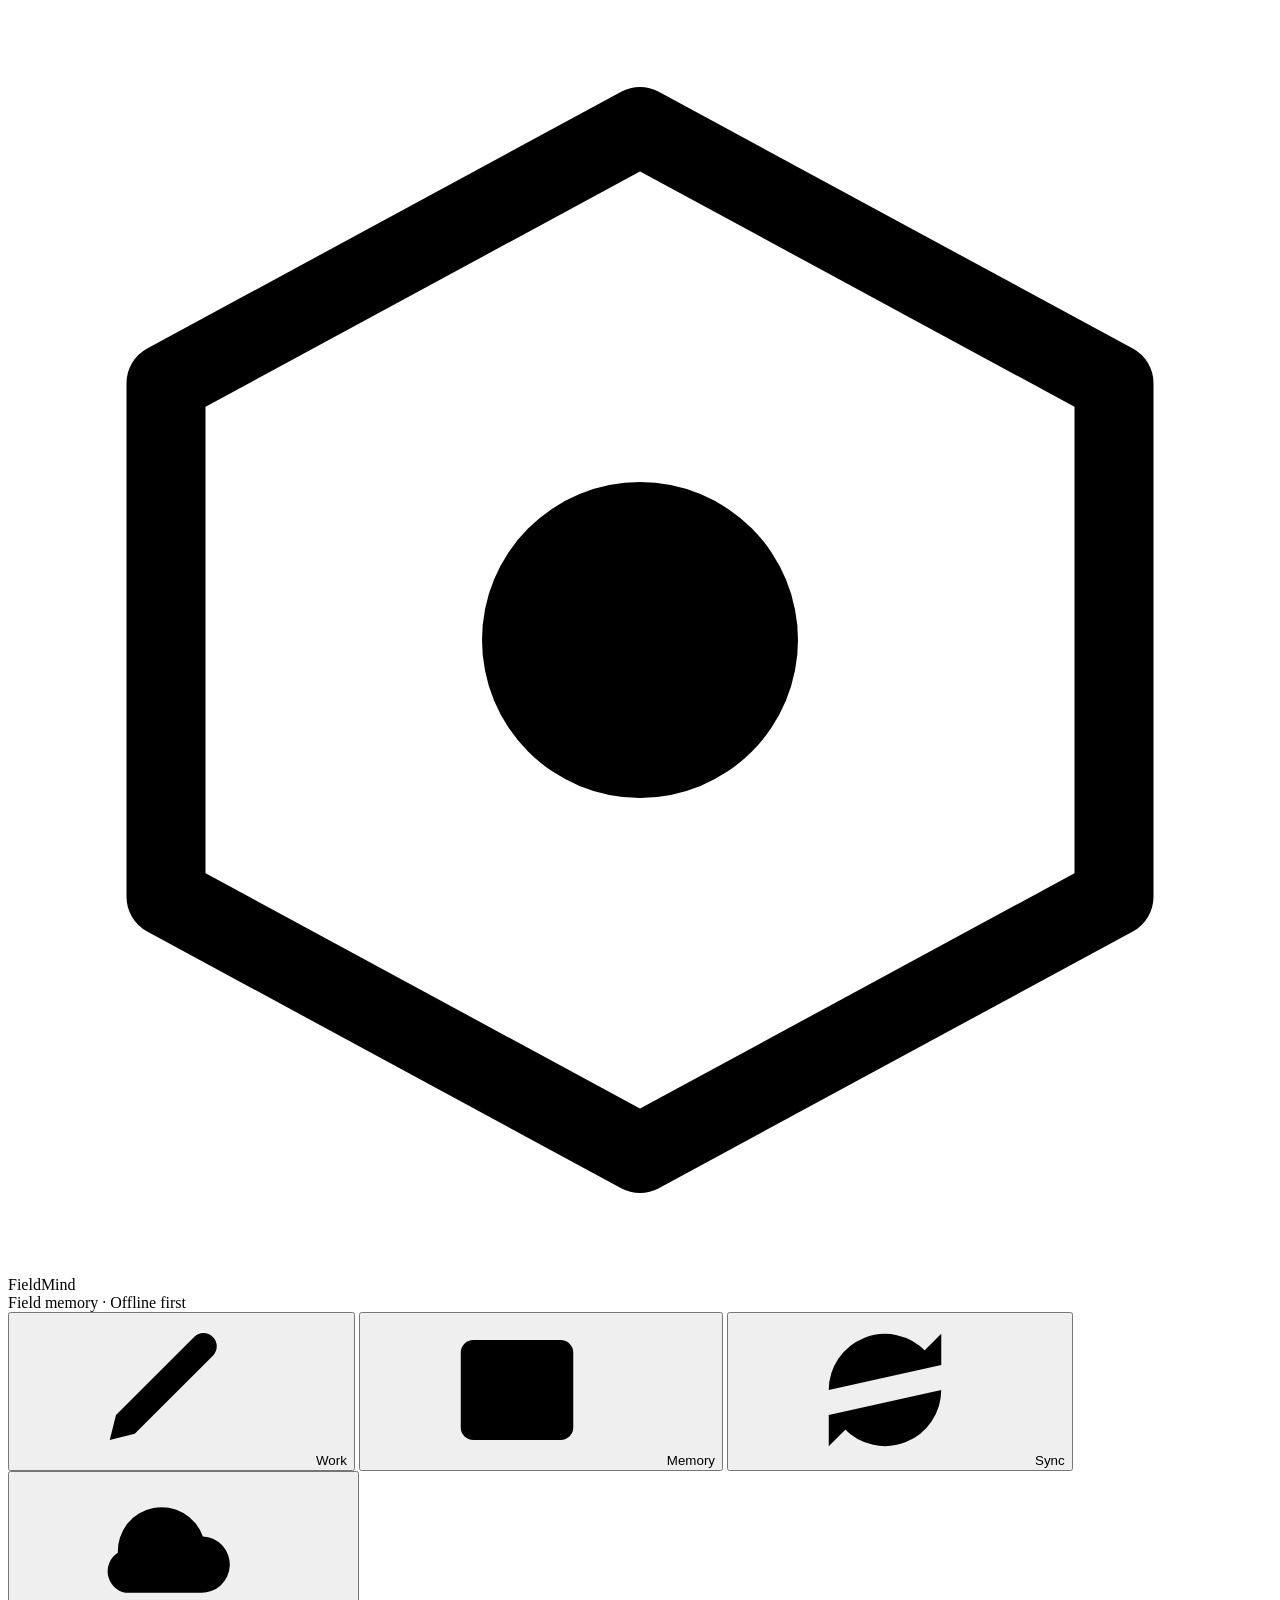
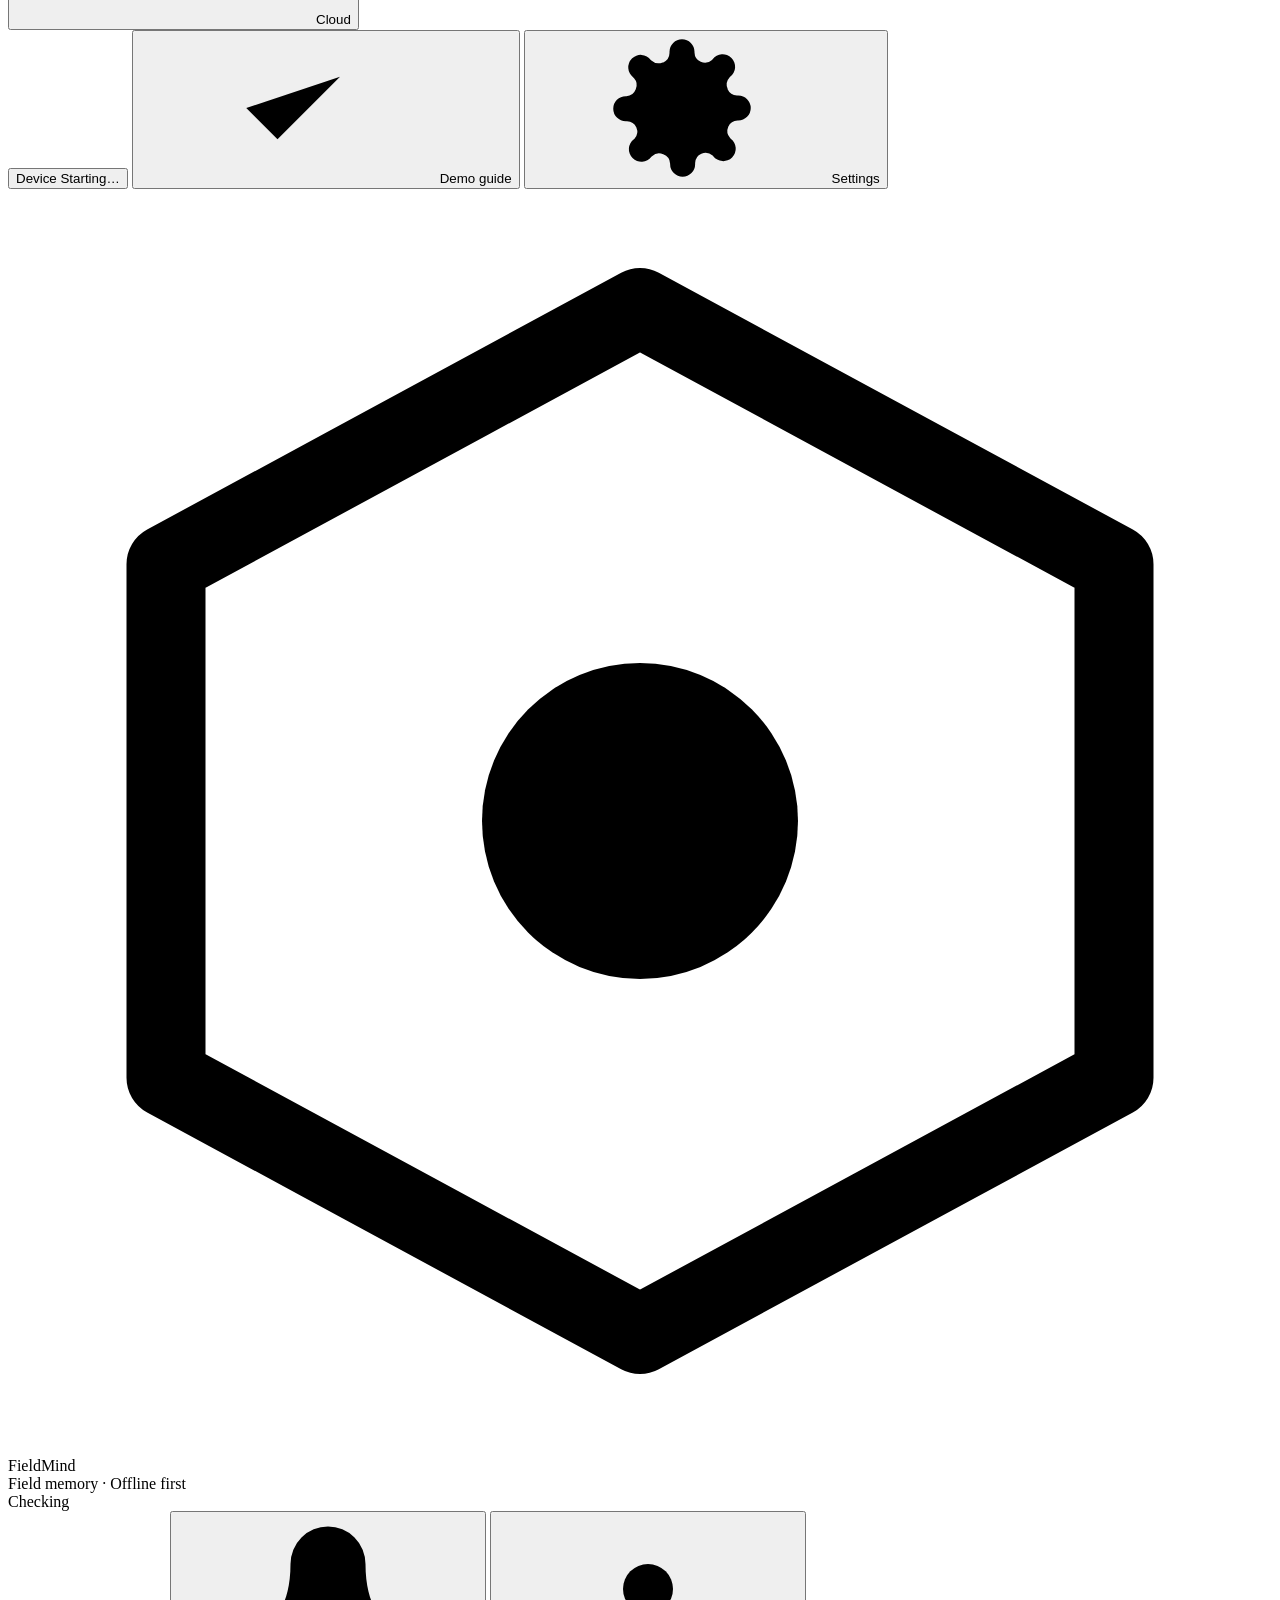
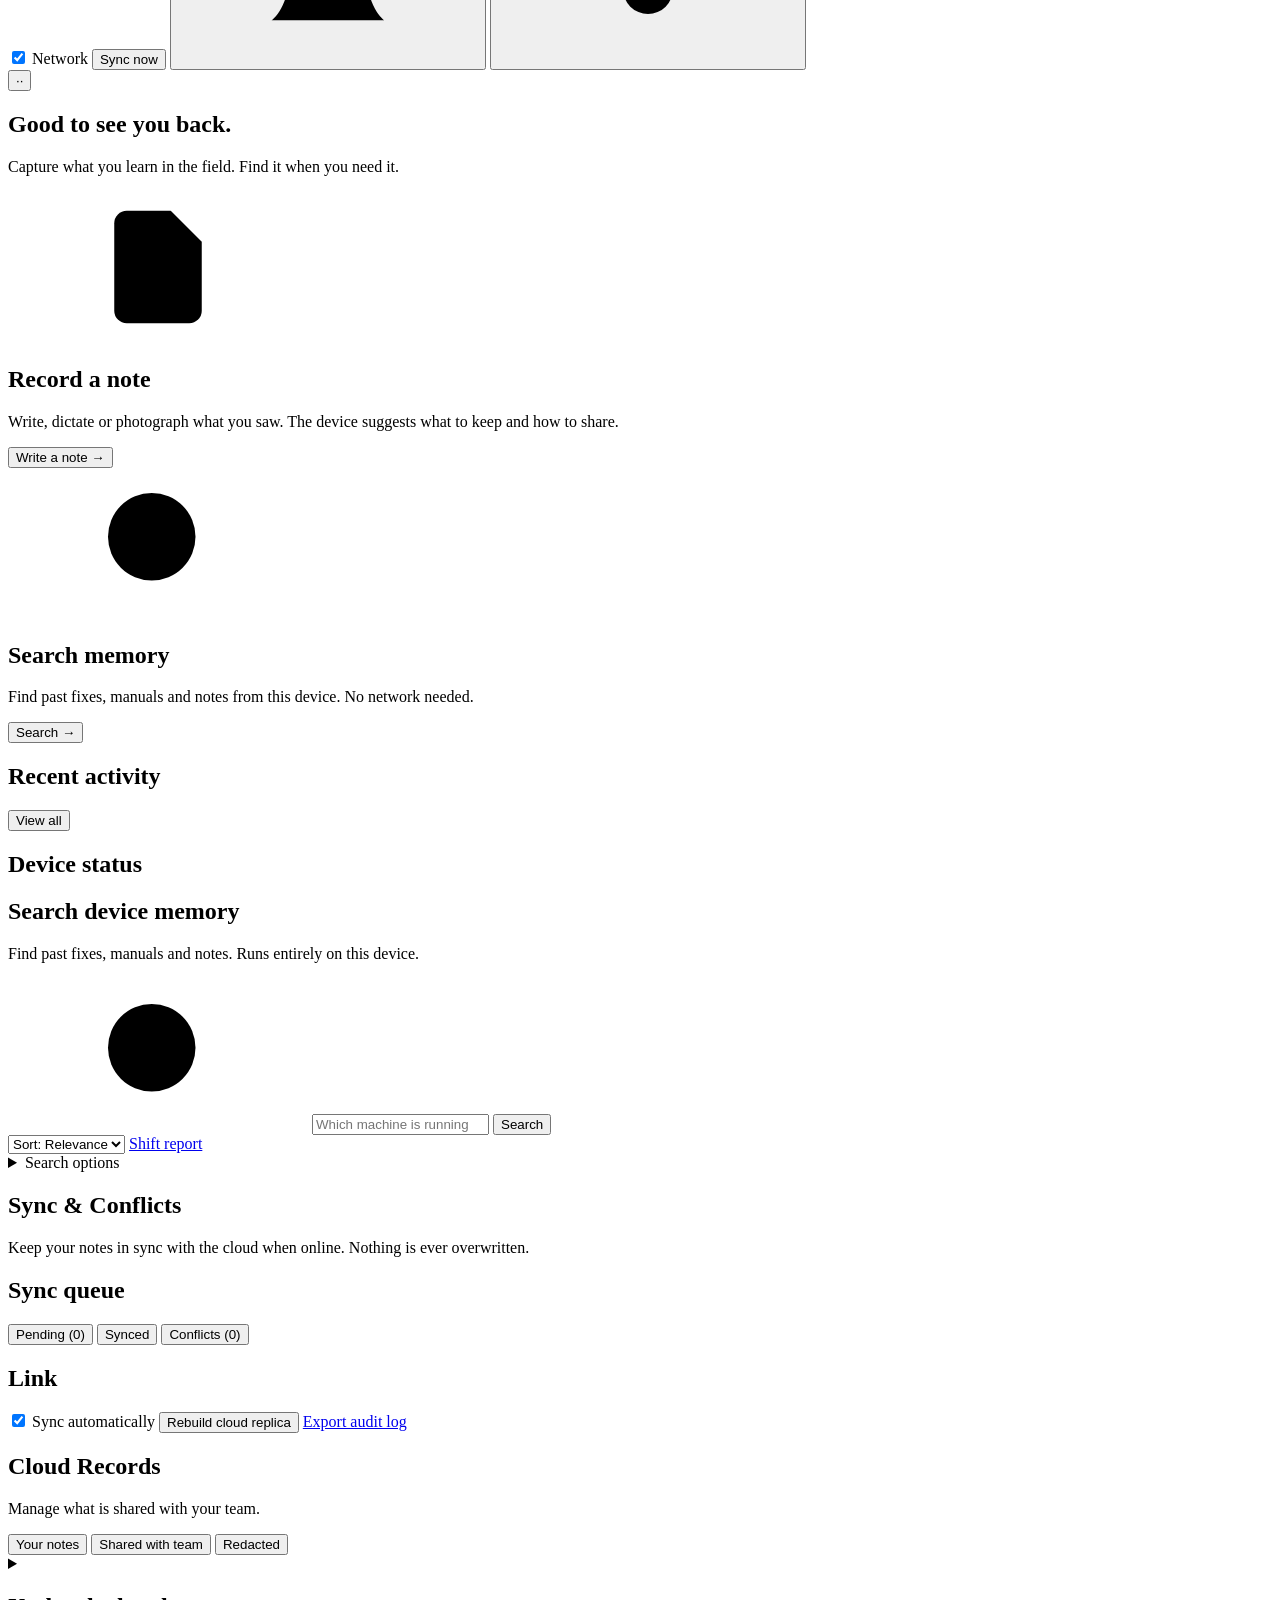
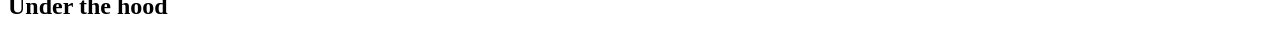
==== commit ae247d2c: "Multilingual name masking, audit export, more address forms FIELDMIND_NAME_MODEL=multilingual adds a" ====
--- a/fieldmind/web/index.html
+++ b/fieldmind/web/index.html
@@ -224,6 +224,7 @@
             <div class="row wrap">
               <label class="check"><input type="checkbox" id="auto-sync" checked> Sync automatically</label>
               <button class="btn small" id="rebuild">Rebuild cloud replica</button>
+              <a class="btn small" id="audit" href="/api/audit" title="Download the activity log as JSON lines: every decision, override, sync step and conflict with its timestamp.">Export audit log</a>
             </div>
           </div>
         </div>
